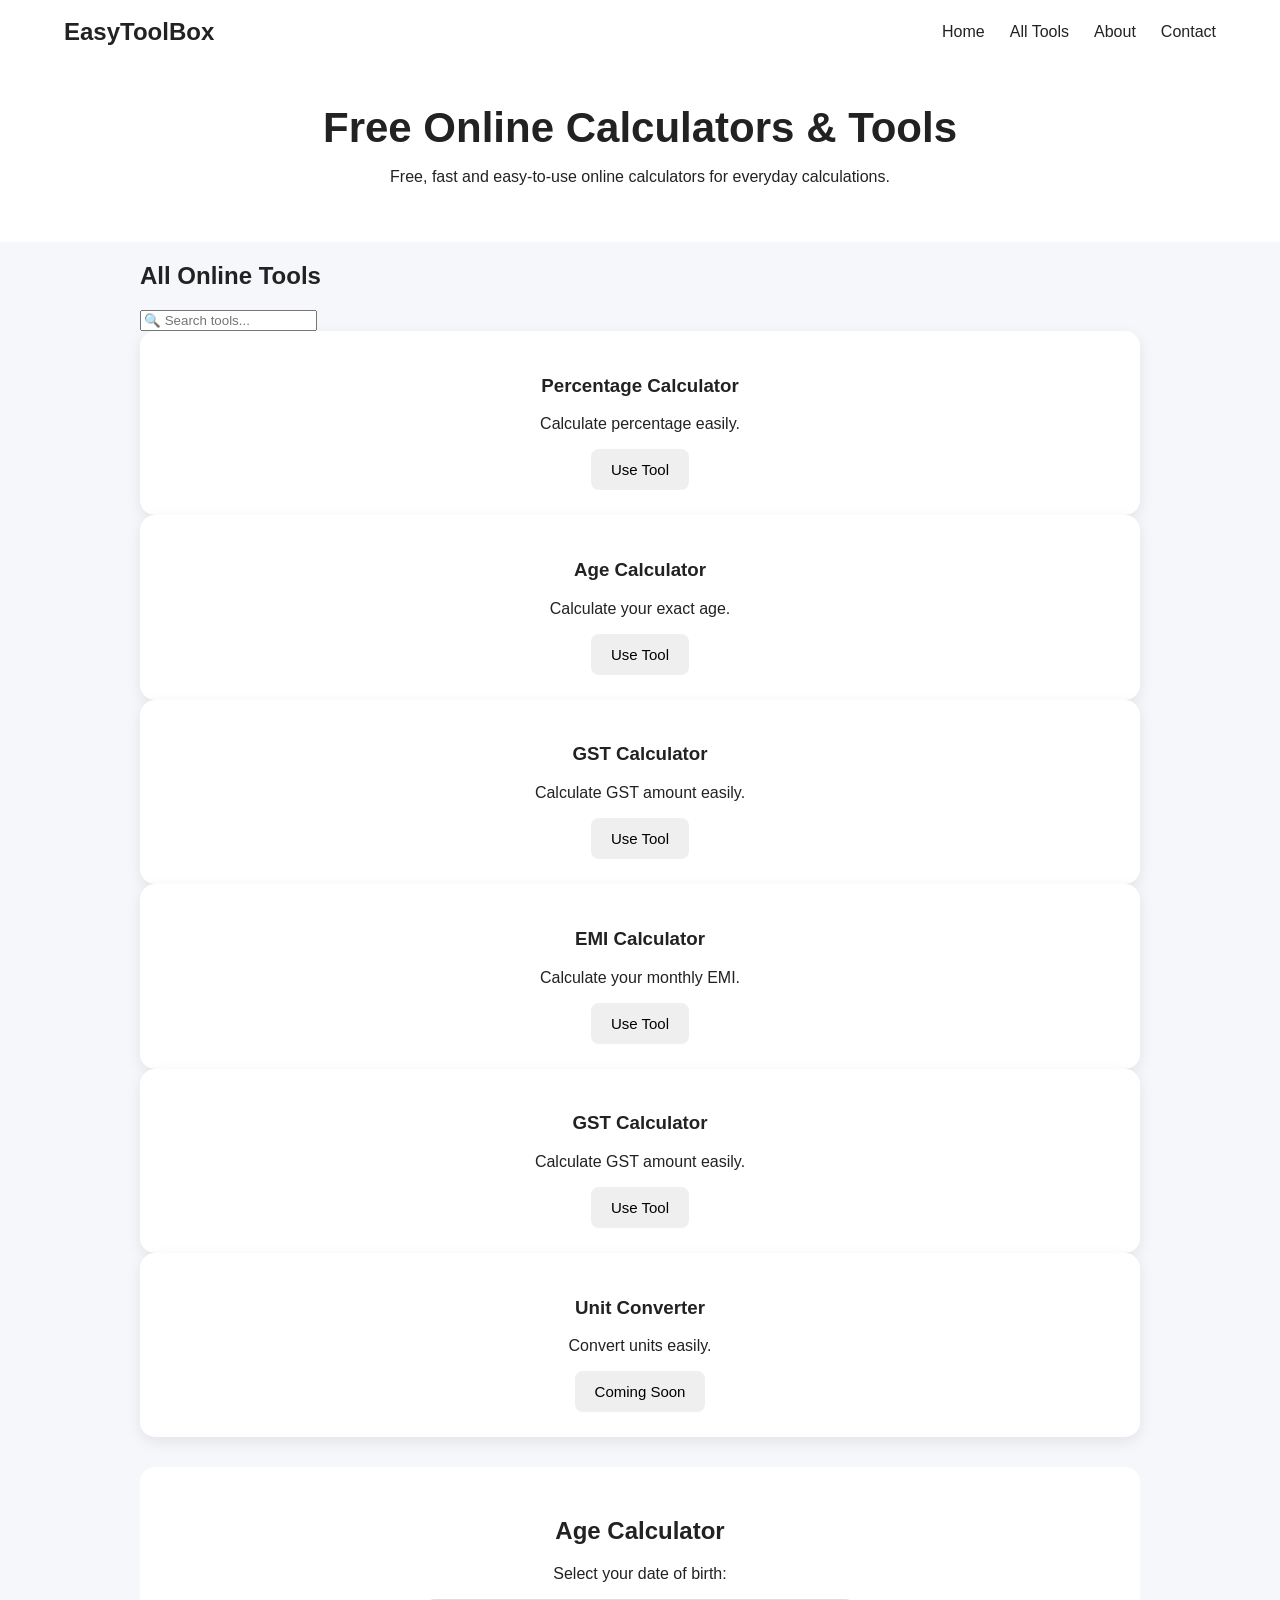
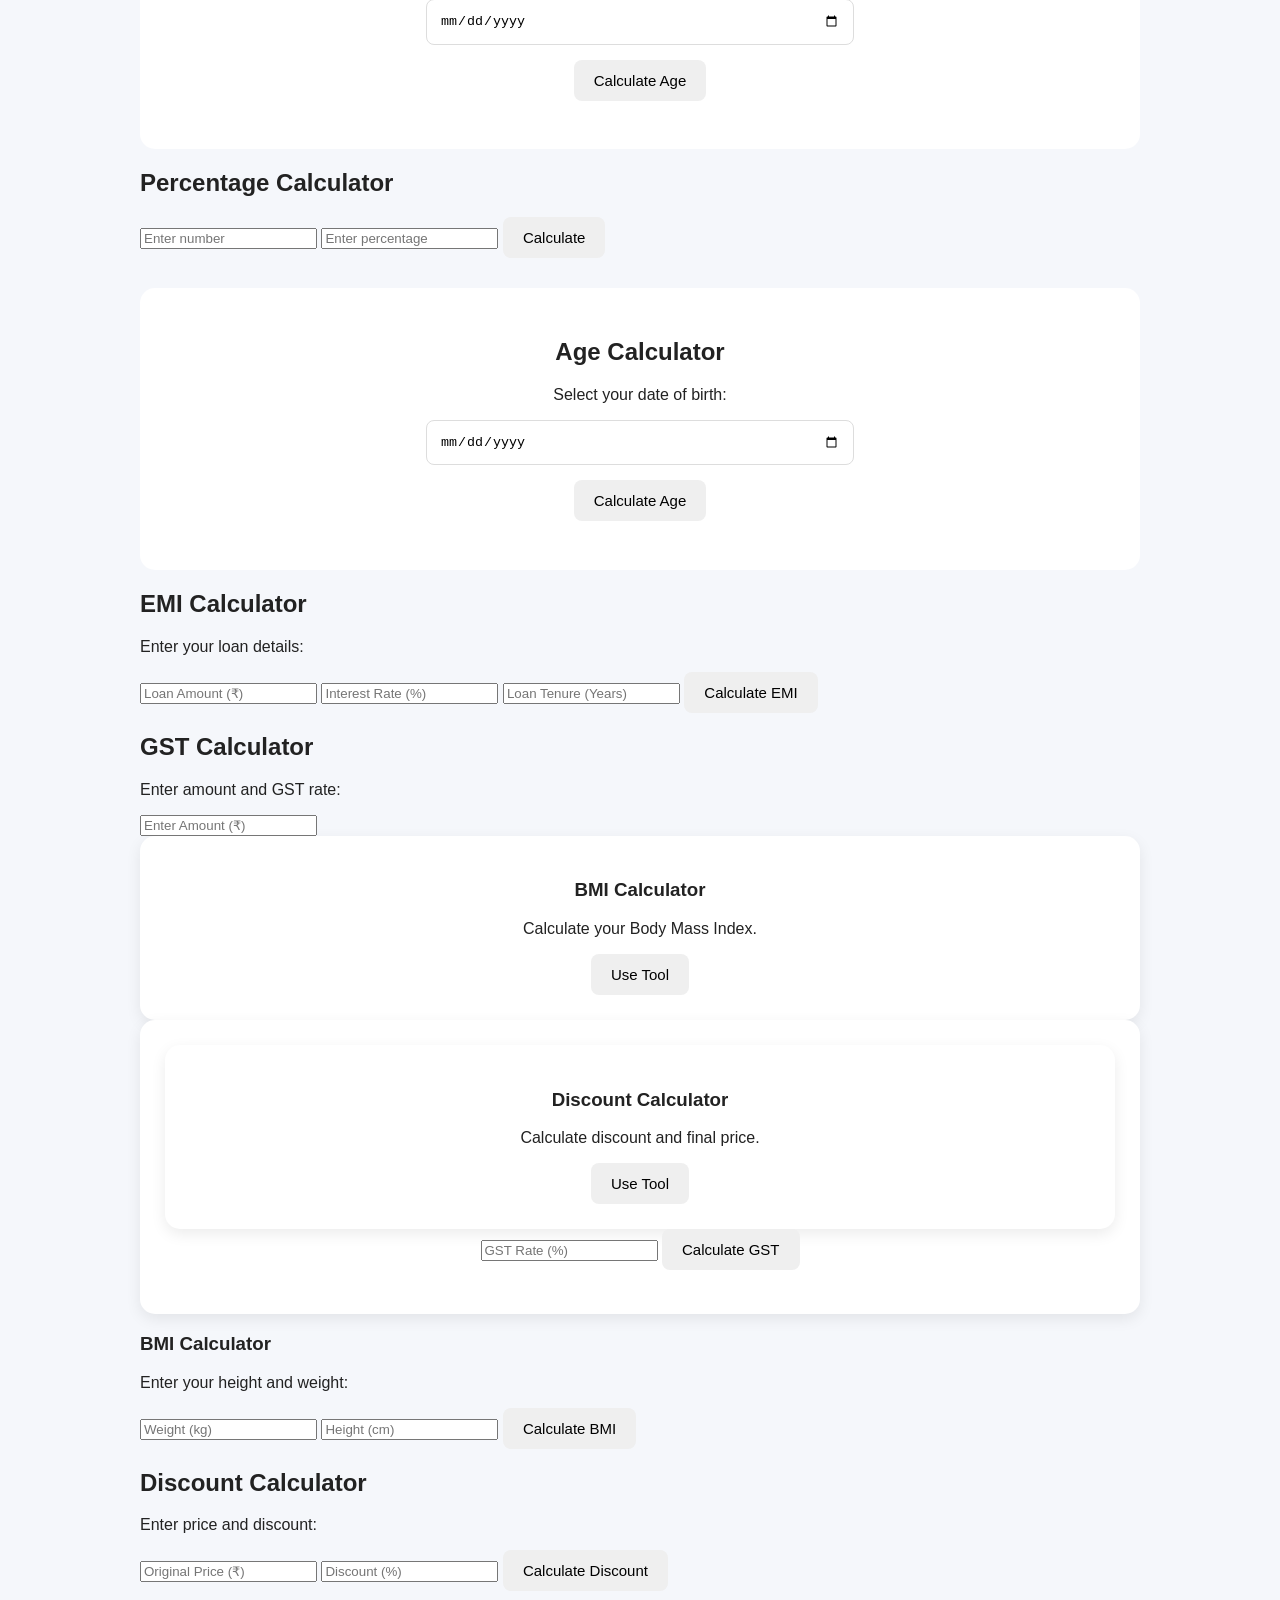
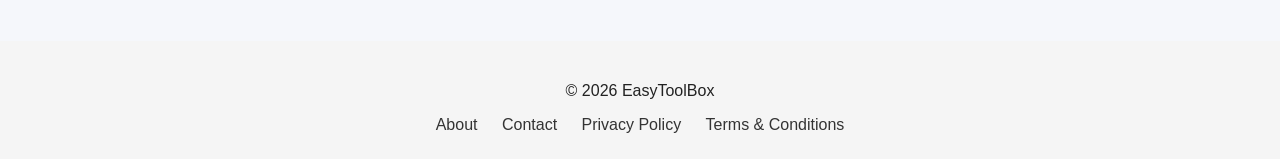
==== index.html @ 8afb9331 "Improve homepage headings" ====
<!DOCTYPE html>
<html lang="en">

<head>
    <meta charset="UTF-8">
    <meta name="viewport" content="width=device-width, initial-scale=1.0">
<title>EasyToolBox - Free Online Calculators & Online Tools</title>

<meta name="description" content="EasyToolBox offers free online calculators including Age, BMI, EMI, GST, Percentage and Discount Calculators. Simple, fast and easy to use.">

<meta name="keywords" content="online calculators, free online tools, age calculator, BMI calculator, EMI calculator, GST calculator, percentage calculator, discount calculator">

<meta name="robots" content="index, follow">

<link rel="canonical" href="https://rahulkumar661.github.io/easytoolbox/">

<link rel="stylesheet" href="style.css">
   
</head>

<body>
<nav class="navbar">

    <div class="nav-logo">
        EasyToolBox
    </div>

    <div class="nav-links">
        <a href="index.html">Home</a>
        <a href="#tools">All Tools</a>
        <a href="about.html">About</a>
        <a href="contact.html">Contact</a>
    </div>

</nav>
    <header>
    <h1>Free Online Calculators & Tools</h1>
       <p>Free, fast and easy-to-use online calculators for everyday calculations.</p>
    </header>


    <main class="container">

        <h2>All Online Tools</h2>
<input
    type="text"
    id="searchBox"
    placeholder="🔍 Search tools..."
    onkeyup="searchTools()"
>

        <div class="tools" id="tools"></div><div class="tool-card">
    <h3>Percentage Calculator</h3>

    <p>Calculate percentage easily.</p>

    <a href="percentage-calculator.html">
        <button>
            Use Tool
        </button>
    </a>
</div>
        
<div class="tool-card">
    <h3>Age Calculator</h3>

    <p>Calculate your exact age.</p>

    <a href="age-calculator.html">
        <button>Use Tool</button>
    </a>
</div>
          

<div class="tool-card">
    <h3>GST Calculator</h3>

    <p>Calculate GST amount easily.</p>

    <a href="gst-calculator.html">
        <button>
            Use Tool
        </button>
    </a>
</div>
            

 <div class="tool-card">
    <h3>EMI Calculator</h3>

    <p>Calculate your monthly EMI.</p>

    <a href="emi-calculator.html">
        <button>
            Use Tool
        </button>
    </a>
</div>          
<div class="tool-card">
    <h3>GST Calculator</h3>

    <p>Calculate GST amount easily.</p>

    <button onclick="showGSTCalculator()">
        Use Tool
    </button>
</div>

            <div class="tool-card">
                <h3>Unit Converter</h3>

                <p>Convert units easily.</p>

                <button>
                    Coming Soon
                </button>
            </div>

        </div>


        <section id="percentageTool">
<section id="ageTool">

    <h2>Age Calculator</h2>

    <p>Select your date of birth:</p>

    <input
        type="date"
        id="dateOfBirth"
    >

    <button onclick="calculateAge()">
        Calculate Age
    </button>

    <h3 id="ageResult"></h3>

</section>
            <h2>Percentage Calculator</h2>

            <input
                type="number"
                id="number"
                placeholder="Enter number"
            >

            <input
                type="number"
                id="percentage"
                placeholder="Enter percentage"
            >

            <button onclick="calculatePercentage()">
                Calculate
            </button>

            <h3 id="result"></h3>

        </section>
<section id="ageTool">

    <h2>Age Calculator</h2>

    <p>Select your date of birth:</p>

    <input type="date" id="dateOfBirth">

    <button onclick="calculateAge()">
        Calculate Age
    </button>

    <h3 id="ageResult"></h3>

</section><section id="emiTool">

    <h2>EMI Calculator</h2>

    <p>Enter your loan details:</p>

    <input
        type="number"
        id="loanAmount"
        placeholder="Loan Amount (₹)"
    >

    <input
        type="number"
        id="interestRate"
        placeholder="Interest Rate (%)"
    >

    <input
        type="number"
        id="loanTenure"
        placeholder="Loan Tenure (Years)"
    >

    <button onclick="calculateEMI()">
        Calculate EMI
    </button>

    <h3 id="emiResult"></h3>

    <p id="totalInterest"></p>

    <p id="totalPayment"></p>

</section>
 <section id="gstTool">

    <h2>GST Calculator</h2>

    <p>Enter amount and GST rate:</p>

    <input
        type="number"
        id="gstAmount"
        placeholder="Enter Amount (₹)"
    >
<div class="tool-card">
    <h3>BMI Calculator</h3>

    <p>Calculate your Body Mass Index.</p>
<a href="bmi-calculator.html">
    <button>
        Use Tool
    </button>
</a>
</div><div class="tool-card">

   <div class="tool-card">

    <h3>Discount Calculator</h3>

    <p>Calculate discount and final price.</p>

    <a href="discount-calculator.html">
        <button>
            Use Tool
        </button>
    </a>

</div>
    <input
        type="number"
        id="gstRate"
        placeholder="GST Rate (%)"
    >

    <button onclick="calculateGST()">
        Calculate GST
    </button>

    <h3 id="gstResult"></h3>

    <p id="gstTotal"></p>

</section> <section id="bmiTool">

   <h3>BMI Calculator</h3>

    <p>Enter your height and weight:</p>

    <input
        type="number"
        id="weight"
        placeholder="Weight (kg)"
    >

    <input
        type="number"
        id="height"
        placeholder="Height (cm)"
    >

    <button onclick="calculateBMI()">
        Calculate BMI
    </button>

    <h3 id="bmiResult"></h3>

    <p id="bmiCategory"></p>
<section id="discountTool">

    <h2>Discount Calculator</h2>

    <p>Enter price and discount:</p>

    <input
        type="number"
        id="originalPrice"
        placeholder="Original Price (₹)"
    >

    <input
        type="number"
        id="discountPercent"
        placeholder="Discount (%)"
    >

    <button onclick="calculateDiscount()">
        Calculate Discount
    </button>

    <h3 id="discountResult"></h3>

    <p id="finalPrice"></p>

</section>
</section>  </main>


   <footer>

    <p>© 2026 EasyToolBox</p>

    <div class="footer-links">

        <a href="about.html">About</a>

        <a href="contact.html">Contact</a>

        <a href="privacy.html">Privacy Policy</a>

        <a href="terms.html">Terms & Conditions</a>

    </div>

</footer>

    <script src="script.js"></script>

</body>

</html>
---- style.css ----
body {
    margin: 0;
    font-family: Arial, sans-serif;
    background: #f5f7fb;
    color: #222;
}

header {
    background: white;
    text-align: center;
    padding: 40px 20px;
}

h1 {
    font-size: 42px;
    margin: 0;
}

.container {
    width: 90%;
    max-width: 1000px;
    margin: auto;
}

.tools {
    display: grid;
    grid-template-columns: repeat(auto-fit, minmax(220px, 1fr));
    gap: 20px;
}

.tool-card {
    background: white;
    padding: 25px;
    border-radius: 15px;
    text-align: center;
    box-shadow: 0 5px 15px rgba(0,0,0,0.08);
}

button {
    padding: 12px 20px;
    border: none;
    border-radius: 8px;
    cursor: pointer;
    font-size: 15px;
}

footer {
    text-align: center;
    padding: 30px;
}#ageTool {
    background: white;
    padding: 30px;
    margin-top: 30px;
    border-radius: 15px;
    text-align: center;
}

#ageTool input {
    display: block;
    width: 90%;
    max-width: 400px;
    margin: 15px auto;
    padding: 13px;
    border: 1px solid #ddd;
    border-radius: 8px;
}.navbar {
    background: white;
    display: flex;
    justify-content: space-between;
    align-items: center;
    padding: 18px 5%;
    box-shadow: 0 2px 10px rgba(0,0,0,0.08);
}

.nav-logo {
    font-size: 24px;
    font-weight: bold;
}

.nav-links {
    display: flex;
    gap: 25px;
}

.nav-links a {
    text-decoration: none;
    color: #222;
    font-weight: 500;
}

.nav-links a:hover {
    text-decoration: underline;
}@media (max-width: 600px) {

    .navbar {
        flex-direction: column;
        gap: 15px;
        padding: 15px;
    }

    .nav-links {
        flex-wrap: wrap;
        justify-content: center;
        gap: 15px;
    }

    h1 {
        font-size: 32px;
    }

    .container {
        width: 92%;
    }

    .tools {
        grid-template-columns: 1fr;
    }

    .tool-card {
        padding: 20px;
    }

    input,
    textarea {
        width: 90%;
        max-width: 100%;
    }

}footer {
    margin-top: 50px;
    padding: 25px;
    text-align: center;
    background: #f5f5f5;
}

.footer-links {
    margin-top: 12px;
}

.footer-links a {
    text-decoration: none;
    margin: 0 10px;
    color: #333;
}

.footer-links a:hover {
    text-decoration: underline;
}
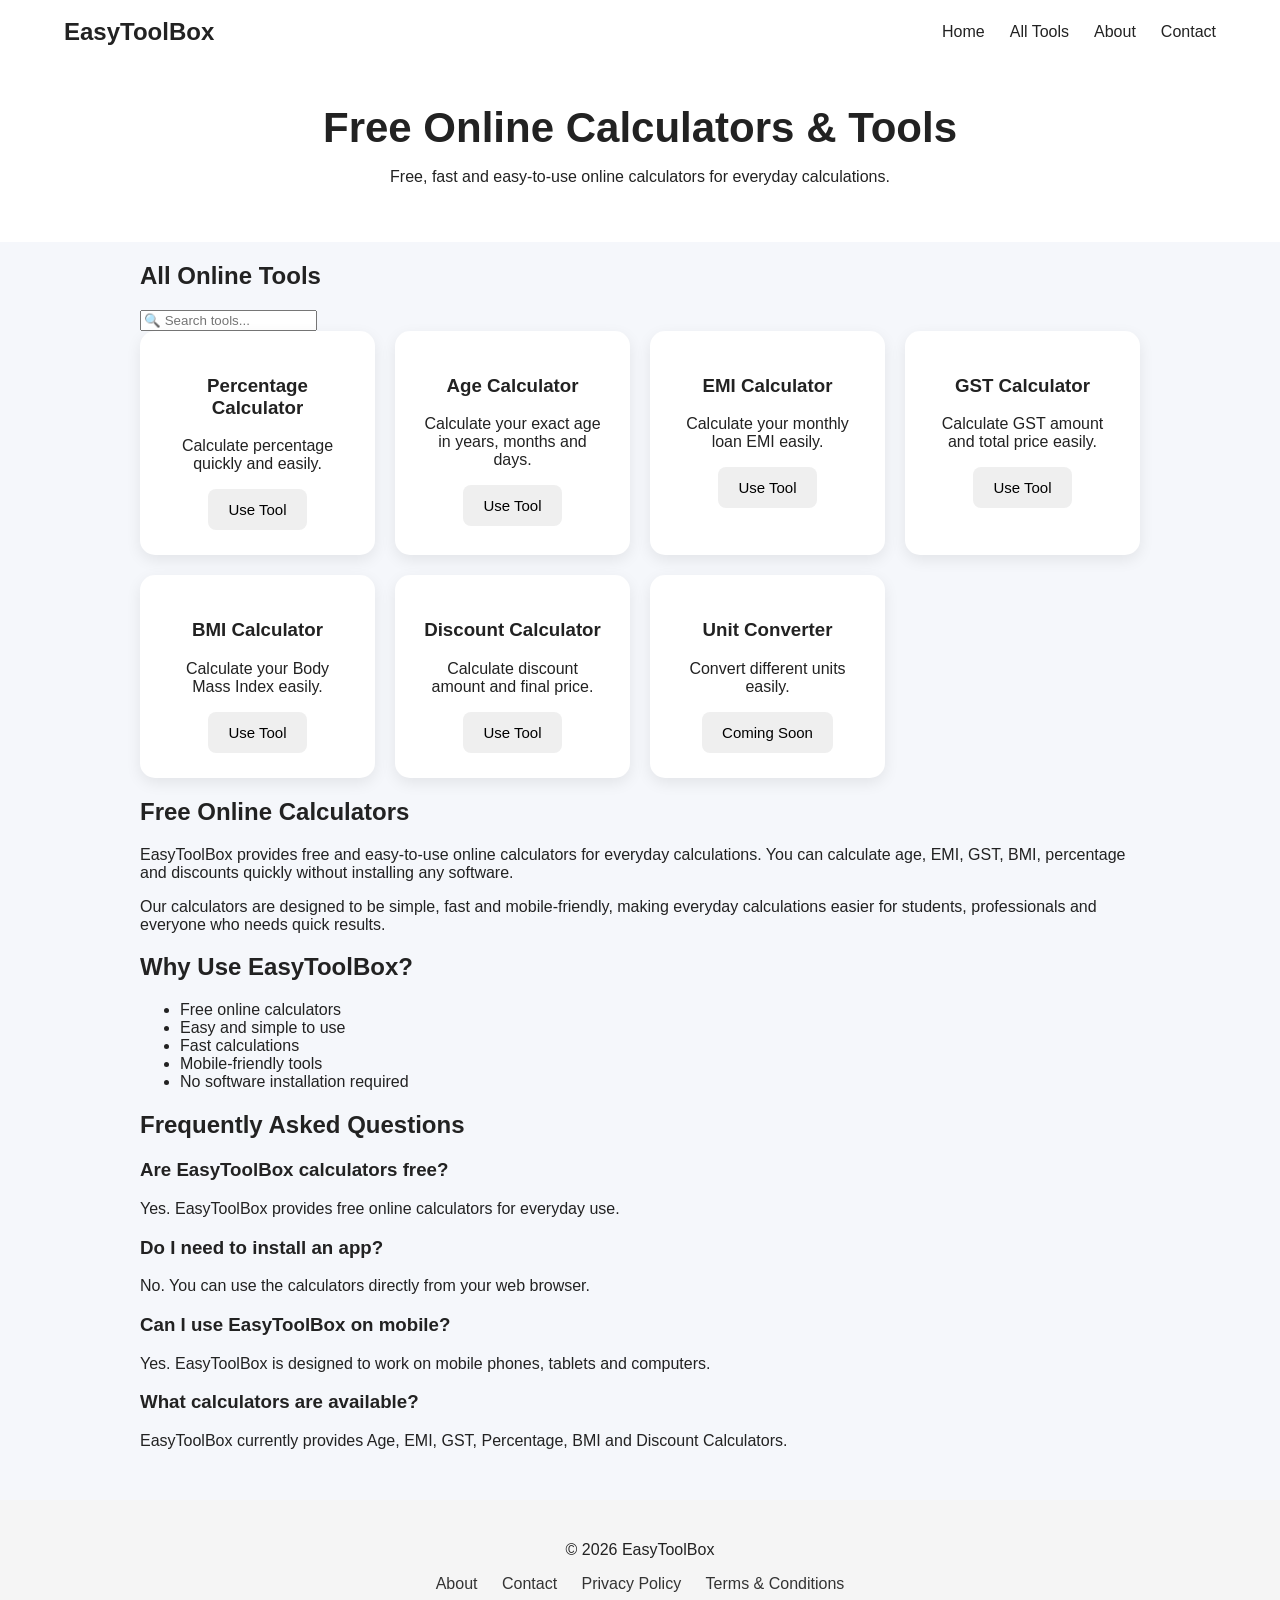
==== commit 24ac144b: "Clean homepage and add SEO content Updated the HTML structure and content for EasyToolBox, enhancing" ====
--- a/index.html
+++ b/index.html
@@ -4,21 +4,22 @@
 <head>
     <meta charset="UTF-8">
     <meta name="viewport" content="width=device-width, initial-scale=1.0">
-<title>EasyToolBox - Free Online Calculators & Online Tools</title>
-
-<meta name="description" content="EasyToolBox offers free online calculators including Age, BMI, EMI, GST, Percentage and Discount Calculators. Simple, fast and easy to use.">
-
-<meta name="keywords" content="online calculators, free online tools, age calculator, BMI calculator, EMI calculator, GST calculator, percentage calculator, discount calculator">
-
-<meta name="robots" content="index, follow">
-
-<link rel="canonical" href="https://rahulkumar661.github.io/easytoolbox/">
-
-<link rel="stylesheet" href="style.css">
-   
+
+    <title>EasyToolBox - Free Online Calculators & Tools</title>
+
+    <meta name="description" content="EasyToolBox offers free online calculators including Age, BMI, EMI, GST, Percentage and Discount Calculators. Simple, fast and easy to use.">
+
+    <meta name="keywords" content="online calculators, free online tools, age calculator, BMI calculator, EMI calculator, GST calculator, percentage calculator, discount calculator">
+
+    <meta name="robots" content="index, follow">
+
+    <link rel="canonical" href="https://rahulkumar661.github.io/easytoolbox/">
+
+    <link rel="stylesheet" href="style.css">
 </head>
 
 <body>
+
 <nav class="navbar">
 
     <div class="nav-logo">
@@ -33,286 +34,206 @@
     </div>
 
 </nav>
-    <header>
+
+
+<header>
+
     <h1>Free Online Calculators & Tools</h1>
-       <p>Free, fast and easy-to-use online calculators for everyday calculations.</p>
-    </header>
-
-
-    <main class="container">
-
-        <h2>All Online Tools</h2>
-<input
-    type="text"
-    id="searchBox"
-    placeholder="🔍 Search tools..."
-    onkeyup="searchTools()"
->
-
-        <div class="tools" id="tools"></div><div class="tool-card">
-    <h3>Percentage Calculator</h3>
-
-    <p>Calculate percentage easily.</p>
-
-    <a href="percentage-calculator.html">
-        <button>
-            Use Tool
-        </button>
-    </a>
-</div>
-        
-<div class="tool-card">
-    <h3>Age Calculator</h3>
-
-    <p>Calculate your exact age.</p>
-
-    <a href="age-calculator.html">
-        <button>Use Tool</button>
-    </a>
-</div>
-          
-
-<div class="tool-card">
-    <h3>GST Calculator</h3>
-
-    <p>Calculate GST amount easily.</p>
-
-    <a href="gst-calculator.html">
-        <button>
-            Use Tool
-        </button>
-    </a>
-</div>
-            
-
- <div class="tool-card">
-    <h3>EMI Calculator</h3>
-
-    <p>Calculate your monthly EMI.</p>
-
-    <a href="emi-calculator.html">
-        <button>
-            Use Tool
-        </button>
-    </a>
-</div>          
-<div class="tool-card">
-    <h3>GST Calculator</h3>
-
-    <p>Calculate GST amount easily.</p>
-
-    <button onclick="showGSTCalculator()">
-        Use Tool
-    </button>
-</div>
-
-            <div class="tool-card">
-                <h3>Unit Converter</h3>
-
-                <p>Convert units easily.</p>
-
-                <button>
-                    Coming Soon
-                </button>
-            </div>
-
-        </div>
-
-
-        <section id="percentageTool">
-<section id="ageTool">
-
-    <h2>Age Calculator</h2>
-
-    <p>Select your date of birth:</p>
+
+    <p>
+        Free, fast and easy-to-use online calculators for everyday calculations.
+    </p>
+
+</header>
+
+
+<main class="container">
+
+    <h2>All Online Tools</h2>
 
     <input
-        type="date"
-        id="dateOfBirth"
+        type="text"
+        id="searchBox"
+        placeholder="🔍 Search tools..."
+        onkeyup="searchTools()"
     >
 
-    <button onclick="calculateAge()">
-        Calculate Age
-    </button>
-
-    <h3 id="ageResult"></h3>
-
-</section>
-            <h2>Percentage Calculator</h2>
-
-            <input
-                type="number"
-                id="number"
-                placeholder="Enter number"
-            >
-
-            <input
-                type="number"
-                id="percentage"
-                placeholder="Enter percentage"
-            >
-
-            <button onclick="calculatePercentage()">
-                Calculate
+
+    <div class="tools" id="tools">
+
+        <div class="tool-card">
+
+            <h3>Percentage Calculator</h3>
+
+            <p>Calculate percentage quickly and easily.</p>
+
+            <a href="percentage-calculator.html">
+                <button>Use Tool</button>
+            </a>
+
+        </div>
+
+
+        <div class="tool-card">
+
+            <h3>Age Calculator</h3>
+
+            <p>Calculate your exact age in years, months and days.</p>
+
+            <a href="age-calculator.html">
+                <button>Use Tool</button>
+            </a>
+
+        </div>
+
+
+        <div class="tool-card">
+
+            <h3>EMI Calculator</h3>
+
+            <p>Calculate your monthly loan EMI easily.</p>
+
+            <a href="emi-calculator.html">
+                <button>Use Tool</button>
+            </a>
+
+        </div>
+
+
+        <div class="tool-card">
+
+            <h3>GST Calculator</h3>
+
+            <p>Calculate GST amount and total price easily.</p>
+
+            <a href="gst-calculator.html">
+                <button>Use Tool</button>
+            </a>
+
+        </div>
+
+
+        <div class="tool-card">
+
+            <h3>BMI Calculator</h3>
+
+            <p>Calculate your Body Mass Index easily.</p>
+
+            <a href="bmi-calculator.html">
+                <button>Use Tool</button>
+            </a>
+
+        </div>
+
+
+        <div class="tool-card">
+
+            <h3>Discount Calculator</h3>
+
+            <p>Calculate discount amount and final price.</p>
+
+            <a href="discount-calculator.html">
+                <button>Use Tool</button>
+            </a>
+
+        </div>
+
+
+        <div class="tool-card">
+
+            <h3>Unit Converter</h3>
+
+            <p>Convert different units easily.</p>
+
+            <button>
+                Coming Soon
             </button>
 
-            <h3 id="result"></h3>
-
-        </section>
-<section id="ageTool">
-
-    <h2>Age Calculator</h2>
-
-    <p>Select your date of birth:</p>
-
-    <input type="date" id="dateOfBirth">
-
-    <button onclick="calculateAge()">
-        Calculate Age
-    </button>
-
-    <h3 id="ageResult"></h3>
-
-</section><section id="emiTool">
-
-    <h2>EMI Calculator</h2>
-
-    <p>Enter your loan details:</p>
-
-    <input
-        type="number"
-        id="loanAmount"
-        placeholder="Loan Amount (₹)"
-    >
-
-    <input
-        type="number"
-        id="interestRate"
-        placeholder="Interest Rate (%)"
-    >
-
-    <input
-        type="number"
-        id="loanTenure"
-        placeholder="Loan Tenure (Years)"
-    >
-
-    <button onclick="calculateEMI()">
-        Calculate EMI
-    </button>
-
-    <h3 id="emiResult"></h3>
-
-    <p id="totalInterest"></p>
-
-    <p id="totalPayment"></p>
-
-</section>
- <section id="gstTool">
-
-    <h2>GST Calculator</h2>
-
-    <p>Enter amount and GST rate:</p>
-
-    <input
-        type="number"
-        id="gstAmount"
-        placeholder="Enter Amount (₹)"
-    >
-<div class="tool-card">
-    <h3>BMI Calculator</h3>
-
-    <p>Calculate your Body Mass Index.</p>
-<a href="bmi-calculator.html">
-    <button>
-        Use Tool
-    </button>
-</a>
-</div><div class="tool-card">
-
-   <div class="tool-card">
-
-    <h3>Discount Calculator</h3>
-
-    <p>Calculate discount and final price.</p>
-
-    <a href="discount-calculator.html">
-        <button>
-            Use Tool
-        </button>
-    </a>
-
-</div>
-    <input
-        type="number"
-        id="gstRate"
-        placeholder="GST Rate (%)"
-    >
-
-    <button onclick="calculateGST()">
-        Calculate GST
-    </button>
-
-    <h3 id="gstResult"></h3>
-
-    <p id="gstTotal"></p>
-
-</section> <section id="bmiTool">
-
-   <h3>BMI Calculator</h3>
-
-    <p>Enter your height and weight:</p>
-
-    <input
-        type="number"
-        id="weight"
-        placeholder="Weight (kg)"
-    >
-
-    <input
-        type="number"
-        id="height"
-        placeholder="Height (cm)"
-    >
-
-    <button onclick="calculateBMI()">
-        Calculate BMI
-    </button>
-
-    <h3 id="bmiResult"></h3>
-
-    <p id="bmiCategory"></p>
-<section id="discountTool">
-
-    <h2>Discount Calculator</h2>
-
-    <p>Enter price and discount:</p>
-
-    <input
-        type="number"
-        id="originalPrice"
-        placeholder="Original Price (₹)"
-    >
-
-    <input
-        type="number"
-        id="discountPercent"
-        placeholder="Discount (%)"
-    >
-
-    <button onclick="calculateDiscount()">
-        Calculate Discount
-    </button>
-
-    <h3 id="discountResult"></h3>
-
-    <p id="finalPrice"></p>
-
-</section>
-</section>  </main>
-
-
-   <footer>
+        </div>
+
+    </div>
+
+
+    <section class="content-section">
+
+        <h2>Free Online Calculators</h2>
+
+        <p>
+            EasyToolBox provides free and easy-to-use online calculators
+            for everyday calculations. You can calculate age, EMI, GST,
+            BMI, percentage and discounts quickly without installing any software.
+        </p>
+
+        <p>
+            Our calculators are designed to be simple, fast and mobile-friendly,
+            making everyday calculations easier for students, professionals
+            and everyone who needs quick results.
+        </p>
+
+    </section>
+
+
+    <section class="content-section">
+
+        <h2>Why Use EasyToolBox?</h2>
+
+        <ul>
+
+            <li>Free online calculators</li>
+
+            <li>Easy and simple to use</li>
+
+            <li>Fast calculations</li>
+
+            <li>Mobile-friendly tools</li>
+
+            <li>No software installation required</li>
+
+        </ul>
+
+    </section>
+
+
+    <section class="content-section">
+
+        <h2>Frequently Asked Questions</h2>
+
+
+        <h3>Are EasyToolBox calculators free?</h3>
+
+        <p>
+            Yes. EasyToolBox provides free online calculators for everyday use.
+        </p>
+
+
+        <h3>Do I need to install an app?</h3>
+
+        <p>
+            No. You can use the calculators directly from your web browser.
+        </p>
+
+
+        <h3>Can I use EasyToolBox on mobile?</h3>
+
+        <p>
+            Yes. EasyToolBox is designed to work on mobile phones,
+            tablets and computers.
+        </p>
+
+
+        <h3>What calculators are available?</h3>
+
+        <p>
+            EasyToolBox currently provides Age, EMI, GST, Percentage,
+            BMI and Discount Calculators.
+        </p>
+
+    </section>
+
+</main>
+
+
+<footer>
 
     <p>© 2026 EasyToolBox</p>
 
@@ -330,7 +251,8 @@
 
 </footer>
 
-    <script src="script.js"></script>
+
+<script src="script.js"></script>
 
 </body>
 
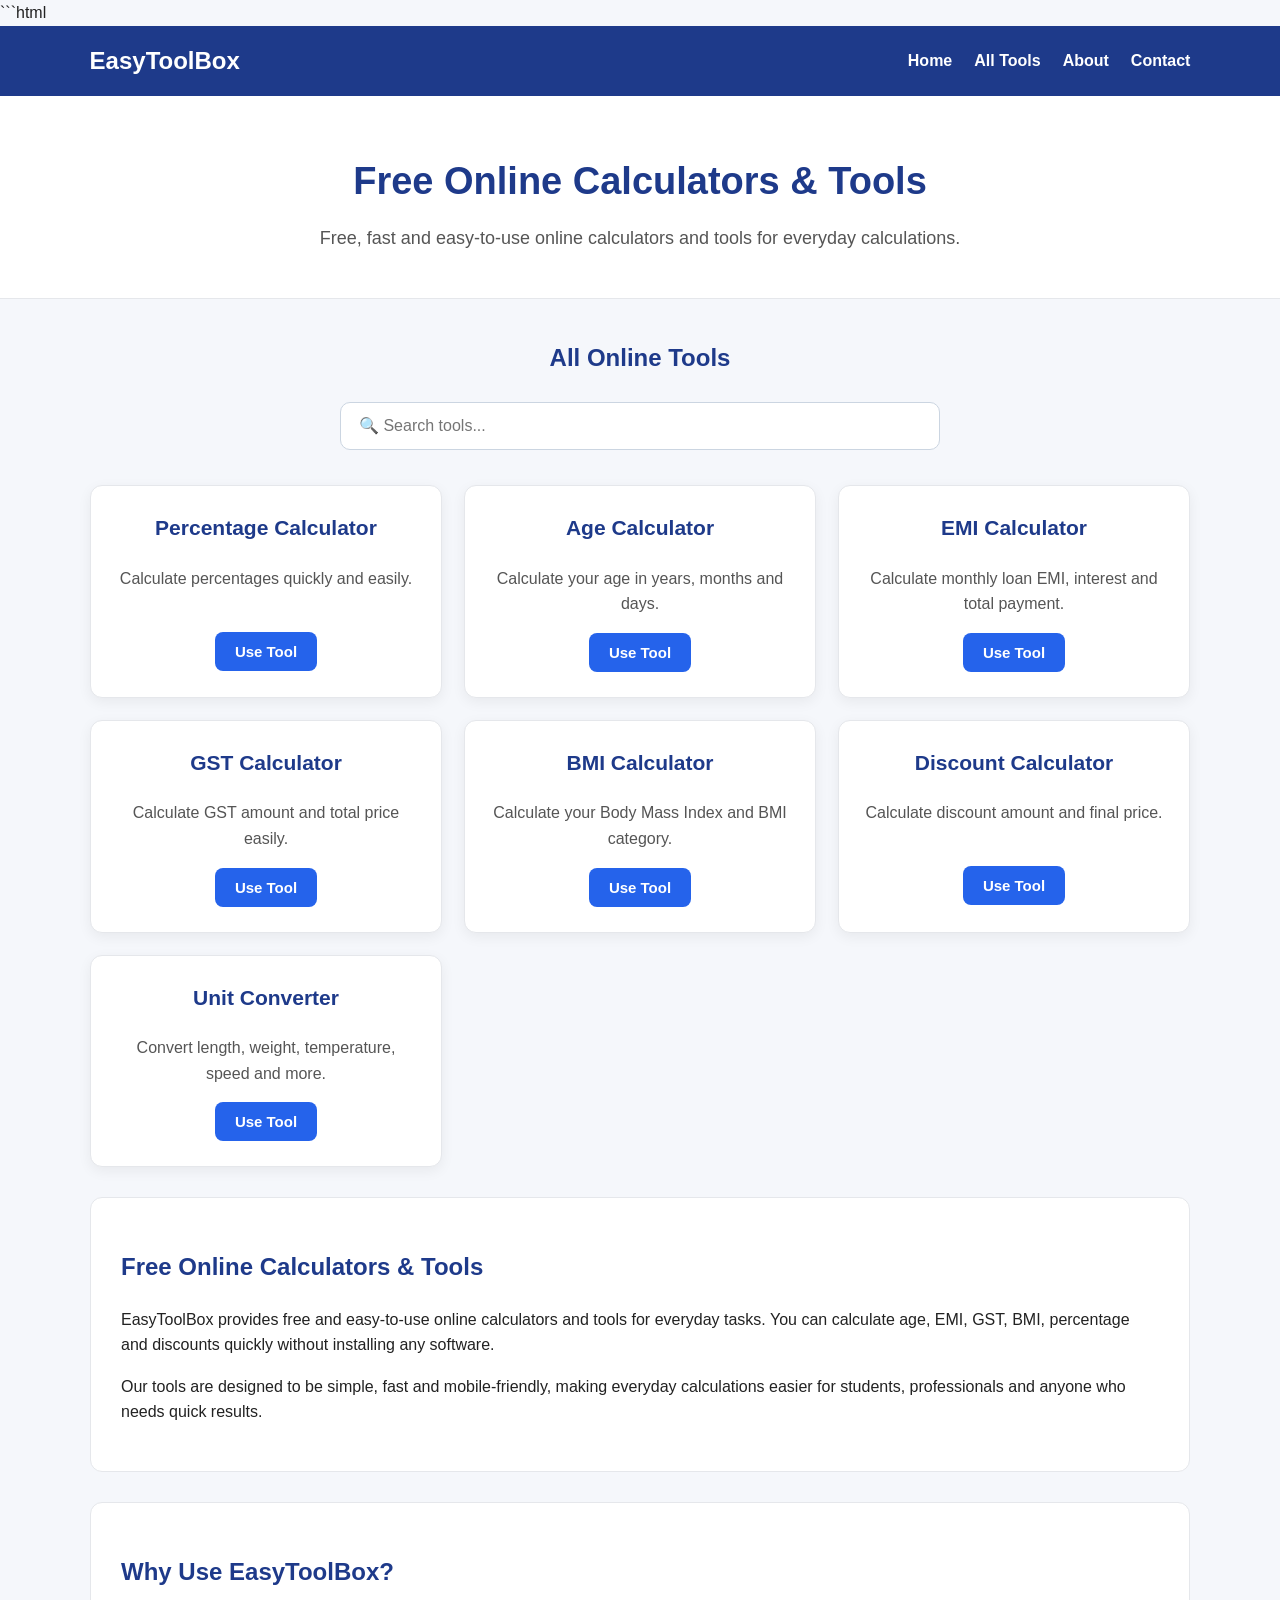
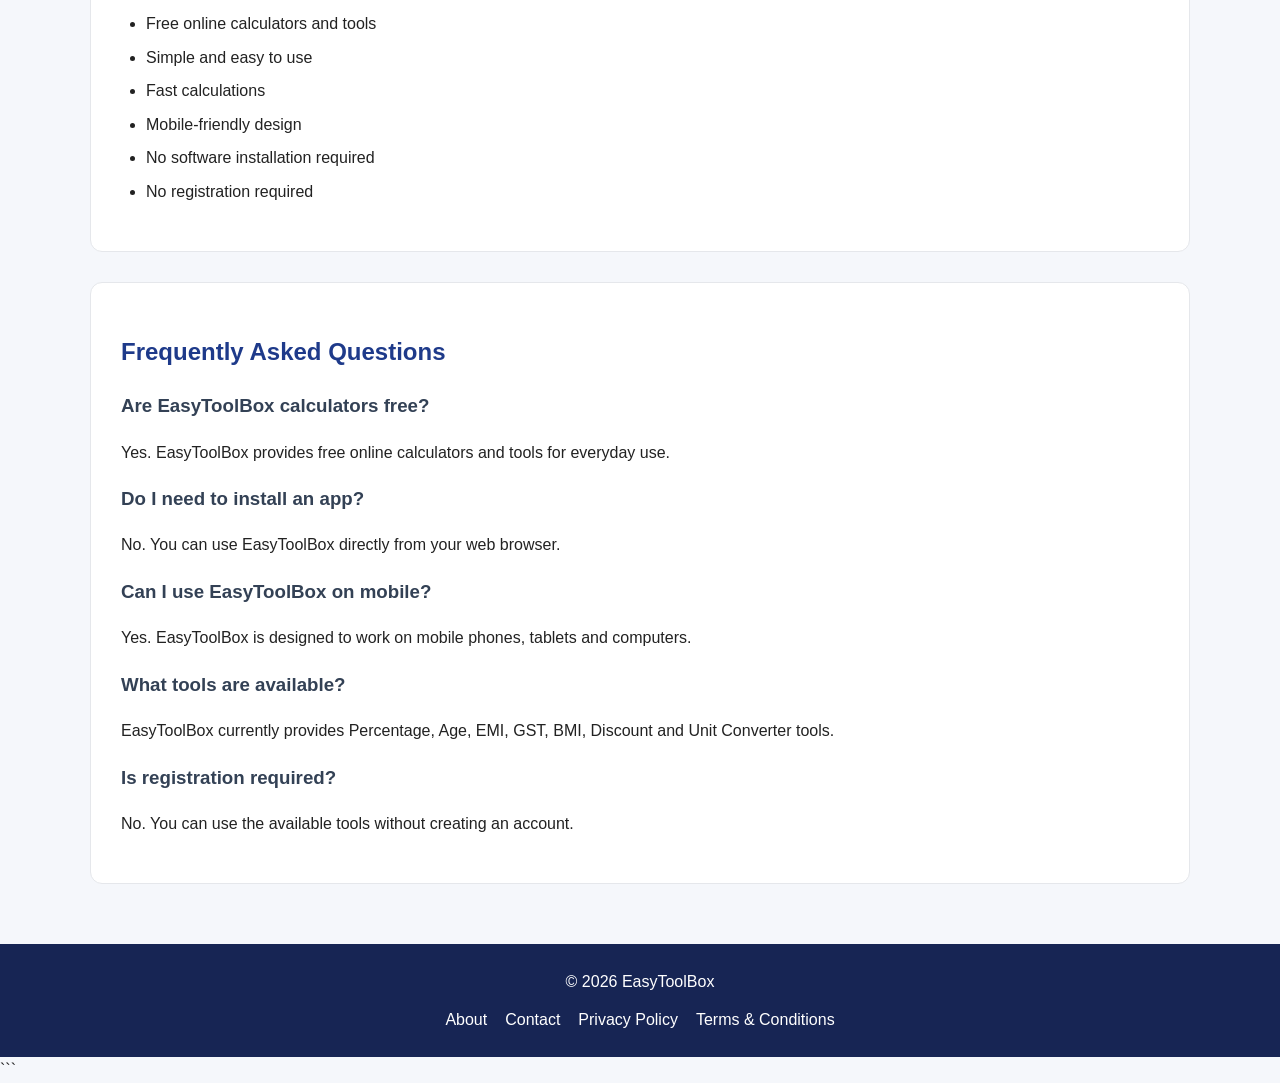
==== commit 524551aa: "Revise index.html with updated content and structure Updated the HTML structure and content of the i" ====
--- a/index.html
+++ b/index.html
@@ -1,3 +1,4 @@
+```html
 <!DOCTYPE html>
 <html lang="en">
 
@@ -7,15 +8,29 @@
 
     <title>EasyToolBox - Free Online Calculators & Tools</title>
 
-    <meta name="description" content="EasyToolBox offers free online calculators including Age, BMI, EMI, GST, Percentage and Discount Calculators. Simple, fast and easy to use.">
-
-    <meta name="keywords" content="online calculators, free online tools, age calculator, BMI calculator, EMI calculator, GST calculator, percentage calculator, discount calculator">
+    <meta name="description" content="EasyToolBox offers free online calculators and useful online tools including Age, BMI, EMI, GST, Percentage, Discount and Unit Converter. Simple, fast and free to use.">
+
+    <meta name="keywords" content="online calculators, free online tools, age calculator, BMI calculator, EMI calculator, GST calculator, percentage calculator, discount calculator, unit converter">
 
     <meta name="robots" content="index, follow">
 
     <link rel="canonical" href="https://rahulkumar661.github.io/easytoolbox/">
 
     <link rel="stylesheet" href="style.css">
+
+    <!-- Google Analytics -->
+    <script async src="https://www.googletagmanager.com/gtag/js?id=G-RJLNNYKJY7"></script>
+    <script>
+        window.dataLayer = window.dataLayer || [];
+
+        function gtag() {
+            dataLayer.push(arguments);
+        }
+
+        gtag('js', new Date());
+        gtag('config', 'G-RJLNNYKJY7');
+    </script>
+
 </head>
 
 <body>
@@ -41,7 +56,8 @@
     <h1>Free Online Calculators & Tools</h1>
 
     <p>
-        Free, fast and easy-to-use online calculators for everyday calculations.
+        Free, fast and easy-to-use online calculators and tools
+        for everyday calculations.
     </p>
 
 </header>
@@ -56,16 +72,22 @@
         id="searchBox"
         placeholder="🔍 Search tools..."
         onkeyup="searchTools()"
+        aria-label="Search online tools"
     >
 
 
     <div class="tools" id="tools">
 
+
+        <!-- Percentage Calculator -->
+
         <div class="tool-card">
 
             <h3>Percentage Calculator</h3>
 
-            <p>Calculate percentage quickly and easily.</p>
+            <p>
+                Calculate percentages quickly and easily.
+            </p>
 
             <a href="percentage-calculator.html">
                 <button>Use Tool</button>
@@ -74,11 +96,15 @@
         </div>
 
 
+        <!-- Age Calculator -->
+
         <div class="tool-card">
 
             <h3>Age Calculator</h3>
 
-            <p>Calculate your exact age in years, months and days.</p>
+            <p>
+                Calculate your age in years, months and days.
+            </p>
 
             <a href="age-calculator.html">
                 <button>Use Tool</button>
@@ -87,11 +113,15 @@
         </div>
 
 
+        <!-- EMI Calculator -->
+
         <div class="tool-card">
 
             <h3>EMI Calculator</h3>
 
-            <p>Calculate your monthly loan EMI easily.</p>
+            <p>
+                Calculate monthly loan EMI, interest and total payment.
+            </p>
 
             <a href="emi-calculator.html">
                 <button>Use Tool</button>
@@ -100,11 +130,15 @@
         </div>
 
 
+        <!-- GST Calculator -->
+
         <div class="tool-card">
 
             <h3>GST Calculator</h3>
 
-            <p>Calculate GST amount and total price easily.</p>
+            <p>
+                Calculate GST amount and total price easily.
+            </p>
 
             <a href="gst-calculator.html">
                 <button>Use Tool</button>
@@ -113,11 +147,15 @@
         </div>
 
 
+        <!-- BMI Calculator -->
+
         <div class="tool-card">
 
             <h3>BMI Calculator</h3>
 
-            <p>Calculate your Body Mass Index easily.</p>
+            <p>
+                Calculate your Body Mass Index and BMI category.
+            </p>
 
             <a href="bmi-calculator.html">
                 <button>Use Tool</button>
@@ -126,11 +164,15 @@
         </div>
 
 
+        <!-- Discount Calculator -->
+
         <div class="tool-card">
 
             <h3>Discount Calculator</h3>
 
-            <p>Calculate discount amount and final price.</p>
+            <p>
+                Calculate discount amount and final price.
+            </p>
 
             <a href="discount-calculator.html">
                 <button>Use Tool</button>
@@ -139,61 +181,75 @@
         </div>
 
 
+        <!-- Unit Converter -->
+
         <div class="tool-card">
 
             <h3>Unit Converter</h3>
 
-            <p>Convert different units easily.</p>
-
-            <button>
-                Coming Soon
-            </button>
-
-        </div>
+            <p>
+                Convert length, weight, temperature, speed and more.
+            </p>
+
+            <a href="unit-converter.html">
+                <button>Use Tool</button>
+            </a>
+
+        </div>
+
 
     </div>
 
 
+    <!-- About Tools Section -->
+
     <section class="content-section">
 
-        <h2>Free Online Calculators</h2>
+        <h2>Free Online Calculators & Tools</h2>
 
         <p>
             EasyToolBox provides free and easy-to-use online calculators
-            for everyday calculations. You can calculate age, EMI, GST,
-            BMI, percentage and discounts quickly without installing any software.
-        </p>
-
-        <p>
-            Our calculators are designed to be simple, fast and mobile-friendly,
+            and tools for everyday tasks. You can calculate age, EMI,
+            GST, BMI, percentage and discounts quickly without installing
+            any software.
+        </p>
+
+        <p>
+            Our tools are designed to be simple, fast and mobile-friendly,
             making everyday calculations easier for students, professionals
-            and everyone who needs quick results.
+            and anyone who needs quick results.
         </p>
 
     </section>
 
 
+    <!-- Why EasyToolBox -->
+
     <section class="content-section">
 
         <h2>Why Use EasyToolBox?</h2>
 
         <ul>
 
-            <li>Free online calculators</li>
-
-            <li>Easy and simple to use</li>
+            <li>Free online calculators and tools</li>
+
+            <li>Simple and easy to use</li>
 
             <li>Fast calculations</li>
 
-            <li>Mobile-friendly tools</li>
+            <li>Mobile-friendly design</li>
 
             <li>No software installation required</li>
 
+            <li>No registration required</li>
+
         </ul>
 
     </section>
 
 
+    <!-- FAQ -->
+
     <section class="content-section">
 
         <h2>Frequently Asked Questions</h2>
@@ -202,14 +258,15 @@
         <h3>Are EasyToolBox calculators free?</h3>
 
         <p>
-            Yes. EasyToolBox provides free online calculators for everyday use.
+            Yes. EasyToolBox provides free online calculators and tools
+            for everyday use.
         </p>
 
 
         <h3>Do I need to install an app?</h3>
 
         <p>
-            No. You can use the calculators directly from your web browser.
+            No. You can use EasyToolBox directly from your web browser.
         </p>
 
 
@@ -221,11 +278,18 @@
         </p>
 
 
-        <h3>What calculators are available?</h3>
-
-        <p>
-            EasyToolBox currently provides Age, EMI, GST, Percentage,
-            BMI and Discount Calculators.
+        <h3>What tools are available?</h3>
+
+        <p>
+            EasyToolBox currently provides Percentage, Age, EMI, GST,
+            BMI, Discount and Unit Converter tools.
+        </p>
+
+
+        <h3>Is registration required?</h3>
+
+        <p>
+            No. You can use the available tools without creating an account.
         </p>
 
     </section>
@@ -257,3 +321,4 @@
 </body>
 
 </html>
+```
--- a/style.css
+++ b/style.css
@@ -1,148 +1,369 @@
+* {
+  box-sizing: border-box;
+  }
+
+html {
+scroll-behavior: smooth;
+}
+
 body {
-    margin: 0;
-    font-family: Arial, sans-serif;
-    background: #f5f7fb;
-    color: #222;
-}
+margin: 0;
+font-family: Arial, Helvetica, sans-serif;
+background: #f5f7fb;
+color: #222;
+line-height: 1.6;
+}
+
+/* ===============================
+Navigation
+================================ */
+
+.navbar {
+background: #1e3a8a;
+color: white;
+display: flex;
+justify-content: space-between;
+align-items: center;
+padding: 16px 7%;
+gap: 20px;
+}
+
+.nav-logo {
+font-size: 24px;
+font-weight: bold;
+white-space: nowrap;
+}
+
+.nav-links {
+display: flex;
+align-items: center;
+gap: 22px;
+}
+
+.nav-links a {
+color: white;
+text-decoration: none;
+font-weight: 600;
+}
+
+.nav-links a:hover {
+text-decoration: underline;
+}
+
+/* ===============================
+Header
+================================ */
 
 header {
-    background: white;
-    text-align: center;
-    padding: 40px 20px;
-}
-
-h1 {
-    font-size: 42px;
-    margin: 0;
-}
+text-align: center;
+background: white;
+padding: 55px 20px 45px;
+border-bottom: 1px solid #e5e7eb;
+}
+
+header h1 {
+margin: 0 0 12px;
+font-size: 38px;
+color: #1e3a8a;
+}
+
+header p {
+margin: 0 auto;
+max-width: 700px;
+color: #555;
+font-size: 18px;
+}
+
+/* ===============================
+Main Container
+================================ */
 
 .container {
-    width: 90%;
-    max-width: 1000px;
-    margin: auto;
-}
+width: 90%;
+max-width: 1100px;
+margin: 40px auto;
+}
+
+.container > h2 {
+text-align: center;
+color: #1e3a8a;
+margin-bottom: 25px;
+}
+
+/* ===============================
+Search Box
+================================ */
+
+#searchBox {
+display: block;
+width: 100%;
+max-width: 600px;
+margin: 0 auto 35px;
+padding: 14px 18px;
+border: 1px solid #cbd5e1;
+border-radius: 10px;
+font-size: 16px;
+outline: none;
+background: white;
+}
+
+#searchBox:focus {
+border-color: #2563eb;
+}
+
+/* ===============================
+Tools
+================================ */
 
 .tools {
-    display: grid;
-    grid-template-columns: repeat(auto-fit, minmax(220px, 1fr));
-    gap: 20px;
+display: grid;
+grid-template-columns: repeat(3, 1fr);
+gap: 22px;
 }
 
 .tool-card {
-    background: white;
-    padding: 25px;
-    border-radius: 15px;
-    text-align: center;
-    box-shadow: 0 5px 15px rgba(0,0,0,0.08);
-}
+background: white;
+padding: 25px;
+border-radius: 12px;
+border: 1px solid #e5e7eb;
+box-shadow: 0 4px 14px rgba(0, 0, 0, 0.06);
+text-align: center;
+transition: transform 0.2s ease, box-shadow 0.2s ease;
+}
+
+.tool-card:hover {
+transform: translateY(-4px);
+box-shadow: 0 8px 20px rgba(0, 0, 0, 0.10);
+}
+
+.tool-card h3 {
+margin-top: 0;
+color: #1e3a8a;
+font-size: 21px;
+}
+
+.tool-card p {
+color: #555;
+min-height: 50px;
+}
+
+/* ===============================
+Buttons
+================================ */
 
 button {
-    padding: 12px 20px;
-    border: none;
-    border-radius: 8px;
-    cursor: pointer;
-    font-size: 15px;
-}
+background: #2563eb;
+color: white;
+border: none;
+border-radius: 8px;
+padding: 11px 20px;
+font-size: 15px;
+font-weight: 600;
+cursor: pointer;
+}
+
+button:hover {
+background: #1d4ed8;
+}
+
+a button {
+text-decoration: none;
+}
+
+/* ===============================
+Content Sections
+================================ */
+
+.content-section,
+.about-content {
+background: white;
+margin-top: 30px;
+padding: 30px;
+border-radius: 12px;
+border: 1px solid #e5e7eb;
+}
+
+.content-section h2,
+.about-content h1,
+.about-content h2 {
+color: #1e3a8a;
+}
+
+.content-section h3,
+.about-content h3 {
+color: #334155;
+}
+
+.content-section ul,
+.about-content ul {
+padding-left: 25px;
+}
+
+.content-section li,
+.about-content li {
+margin-bottom: 8px;
+}
+
+/* ===============================
+Calculator Pages
+================================ */
+
+.calculator-container {
+width: 90%;
+max-width: 600px;
+margin: 45px auto;
+background: white;
+padding: 30px;
+border-radius: 12px;
+border: 1px solid #e5e7eb;
+box-shadow: 0 5px 18px rgba(0, 0, 0, 0.07);
+}
+
+.calculator-container h1,
+.calculator-container h2 {
+text-align: center;
+color: #1e3a8a;
+}
+
+.calculator-container label {
+display: block;
+margin-top: 15px;
+margin-bottom: 6px;
+font-weight: 600;
+}
+
+.calculator-container input,
+.calculator-container select {
+width: 100%;
+padding: 12px;
+border: 1px solid #cbd5e1;
+border-radius: 7px;
+font-size: 16px;
+outline: none;
+}
+
+.calculator-container input:focus,
+.calculator-container select:focus {
+border-color: #2563eb;
+}
+
+.calculator-container button {
+display: block;
+margin: 22px auto 10px;
+}
+
+.result {
+margin-top: 20px;
+padding: 15px;
+background: #eff6ff;
+border-radius: 8px;
+text-align: center;
+font-weight: 600;
+}
+
+/* ===============================
+Footer
+================================ */
 
 footer {
-    text-align: center;
-    padding: 30px;
-}#ageTool {
-    background: white;
-    padding: 30px;
-    margin-top: 30px;
-    border-radius: 15px;
-    text-align: center;
-}
-
-#ageTool input {
-    display: block;
-    width: 90%;
-    max-width: 400px;
-    margin: 15px auto;
-    padding: 13px;
-    border: 1px solid #ddd;
-    border-radius: 8px;
-}.navbar {
-    background: white;
-    display: flex;
-    justify-content: space-between;
-    align-items: center;
-    padding: 18px 5%;
-    box-shadow: 0 2px 10px rgba(0,0,0,0.08);
-}
-
+margin-top: 60px;
+padding: 25px 20px;
+background: #172554;
+color: white;
+text-align: center;
+}
+
+footer p {
+margin: 0 0 12px;
+}
+
+.footer-links {
+display: flex;
+justify-content: center;
+flex-wrap: wrap;
+gap: 18px;
+}
+
+.footer-links a {
+color: white;
+text-decoration: none;
+}
+
+.footer-links a:hover {
+text-decoration: underline;
+}
+
+/* ===============================
+Mobile Responsive
+================================ */
+
+@media (max-width: 768px) {
+
+```
+.navbar {
+    flex-direction: column;
+    padding: 15px 20px;
+}
+
+.nav-links {
+    flex-wrap: wrap;
+    justify-content: center;
+    gap: 12px 18px;
+}
+
+header {
+    padding: 40px 18px;
+}
+
+header h1 {
+    font-size: 30px;
+}
+
+header p {
+    font-size: 16px;
+}
+
+.container {
+    width: 92%;
+    margin: 30px auto;
+}
+
+.tools {
+    grid-template-columns: 1fr;
+}
+
+.content-section,
+.about-content,
+.calculator-container {
+    padding: 22px;
+}
+```
+
+}
+
+@media (max-width: 480px) {
+
+```
 .nav-logo {
-    font-size: 24px;
-    font-weight: bold;
+    font-size: 22px;
 }
 
 .nav-links {
-    display: flex;
-    gap: 25px;
-}
-
-.nav-links a {
-    text-decoration: none;
-    color: #222;
-    font-weight: 500;
-}
-
-.nav-links a:hover {
-    text-decoration: underline;
-}@media (max-width: 600px) {
-
-    .navbar {
-        flex-direction: column;
-        gap: 15px;
-        padding: 15px;
-    }
-
-    .nav-links {
-        flex-wrap: wrap;
-        justify-content: center;
-        gap: 15px;
-    }
-
-    h1 {
-        font-size: 32px;
-    }
-
-    .container {
-        width: 92%;
-    }
-
-    .tools {
-        grid-template-columns: 1fr;
-    }
-
-    .tool-card {
-        padding: 20px;
-    }
-
-    input,
-    textarea {
-        width: 90%;
-        max-width: 100%;
-    }
-
-}footer {
-    margin-top: 50px;
-    padding: 25px;
-    text-align: center;
-    background: #f5f5f5;
-}
-
-.footer-links {
-    margin-top: 12px;
-}
-
-.footer-links a {
-    text-decoration: none;
-    margin: 0 10px;
-    color: #333;
-}
-
-.footer-links a:hover {
-    text-decoration: underline;
-}
+    font-size: 14px;
+}
+
+header h1 {
+    font-size: 26px;
+}
+
+.tool-card {
+    padding: 20px;
+}
+
+.calculator-container {
+    width: 94%;
+    padding: 20px;
+}
+```
+
+}
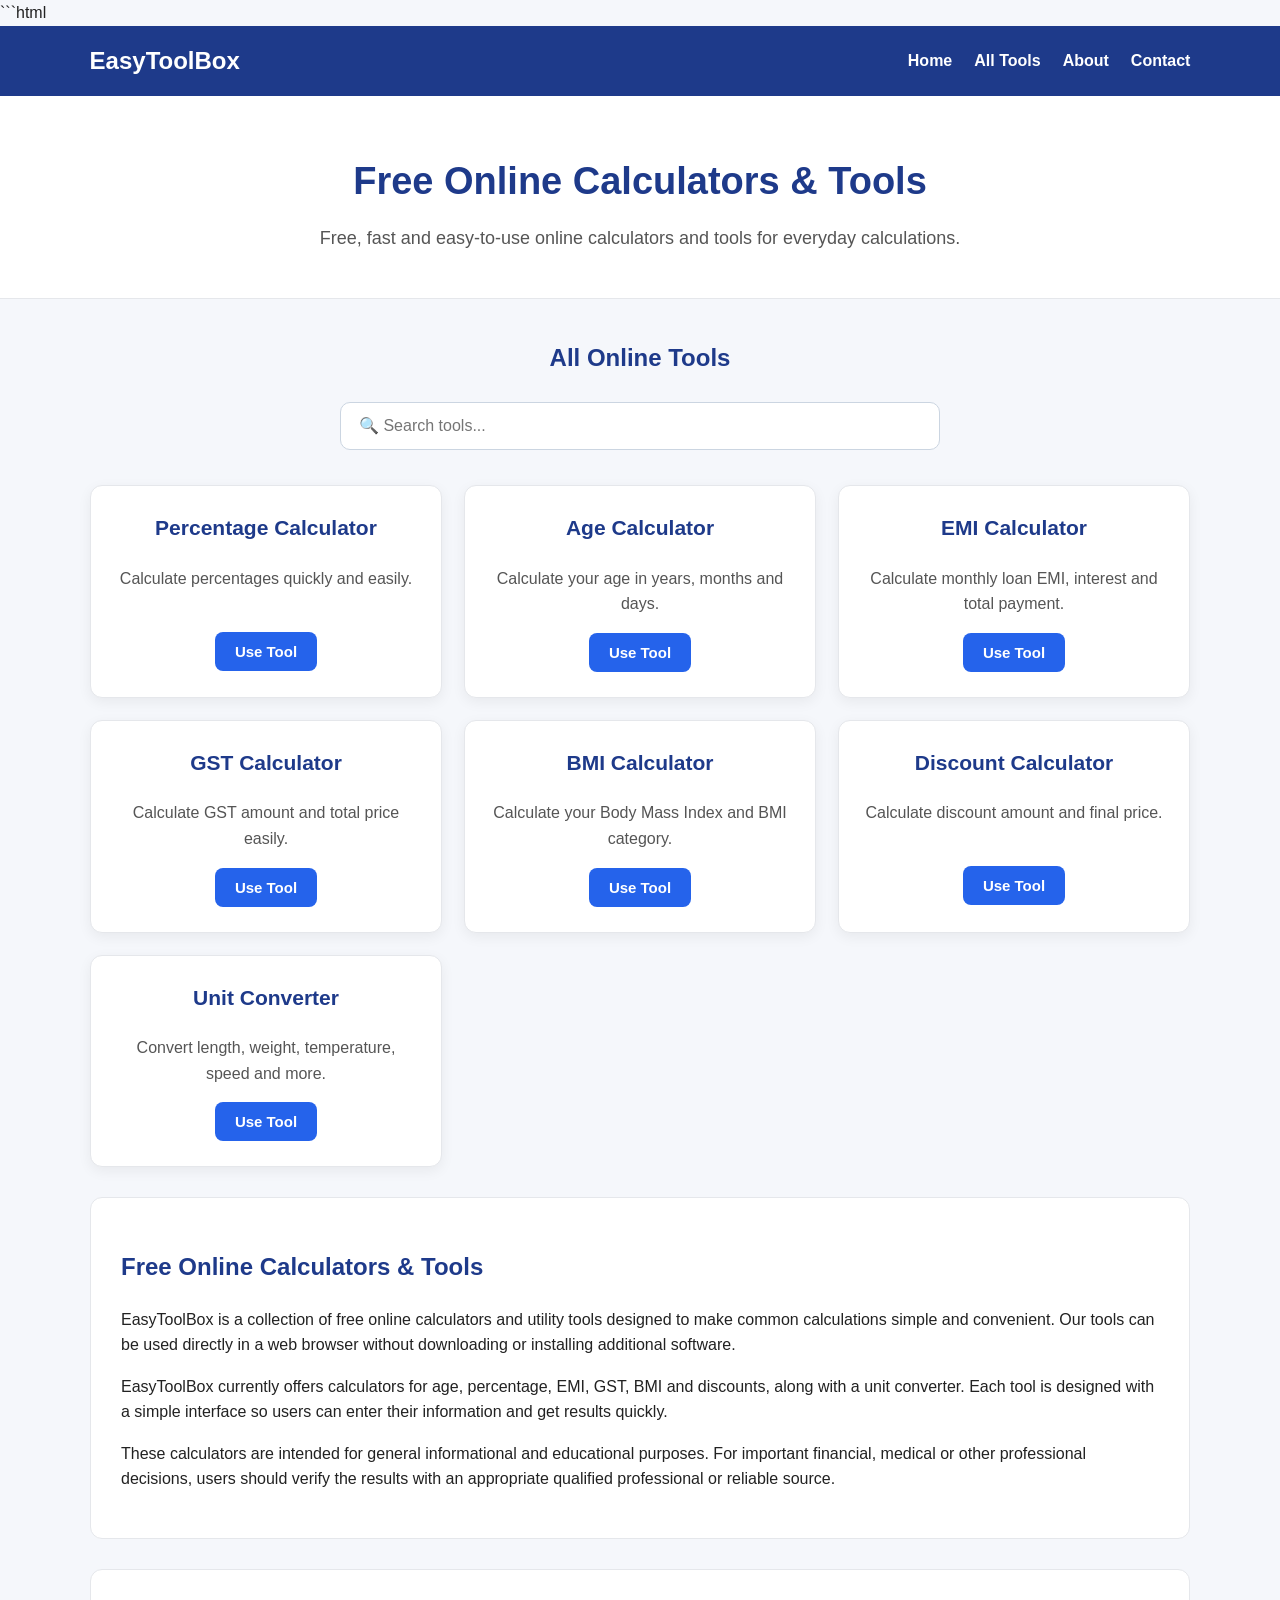
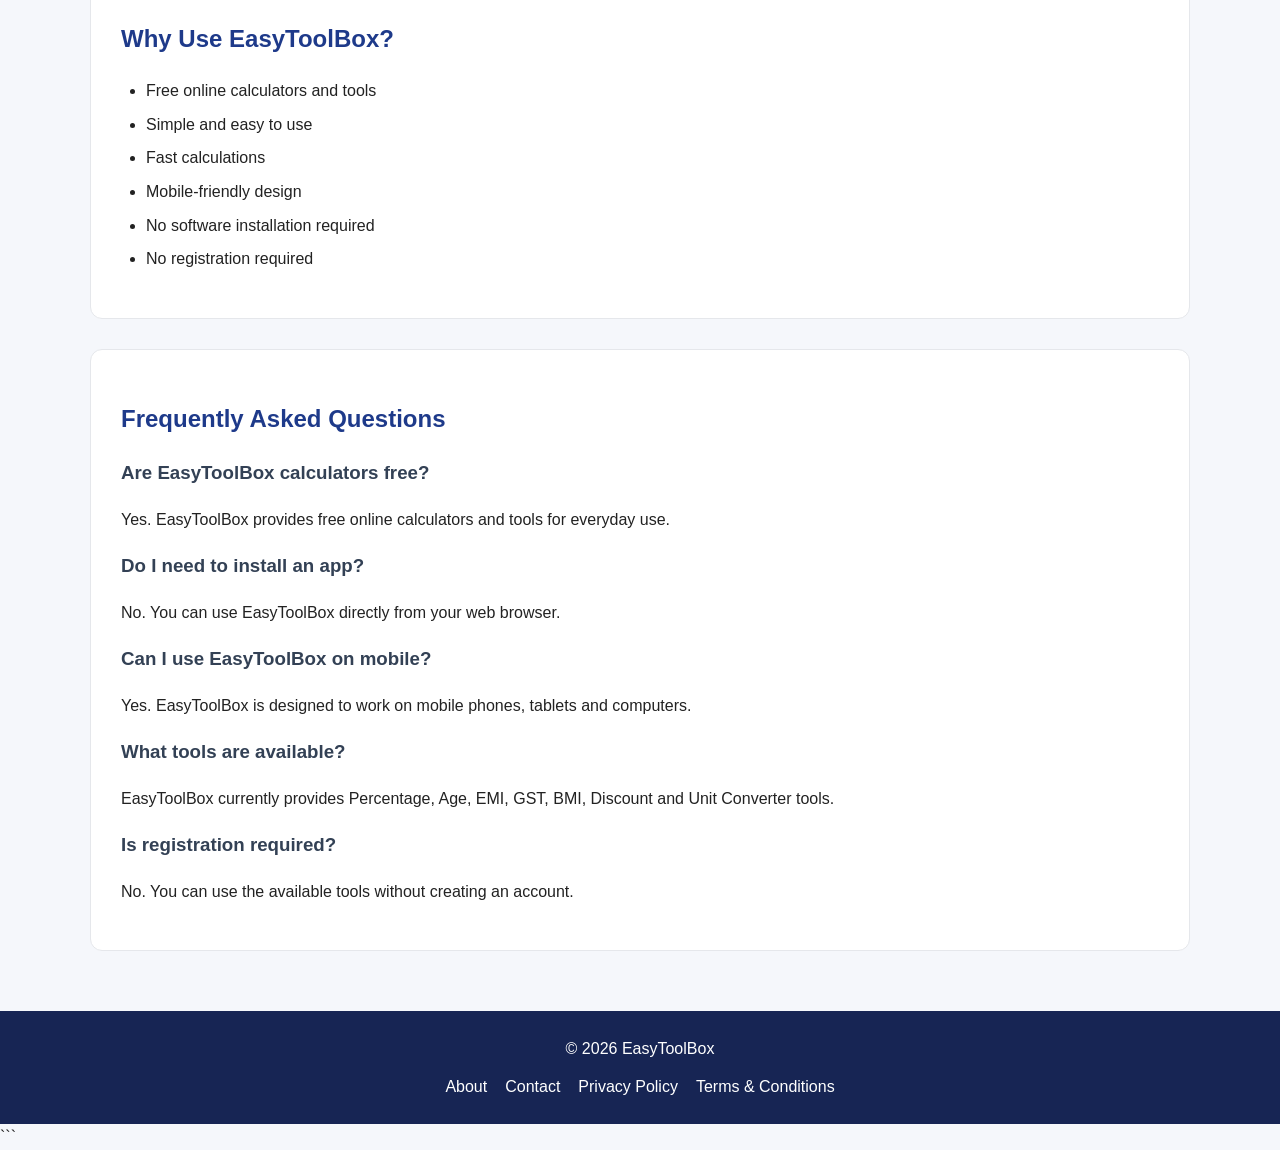
==== commit 6b8423bd: "Update index.html" ====
--- a/index.html
+++ b/index.html
@@ -8,9 +8,7 @@
 
     <title>EasyToolBox - Free Online Calculators & Tools</title>
 
-    <meta name="description" content="EasyToolBox offers free online calculators and useful online tools including Age, BMI, EMI, GST, Percentage, Discount and Unit Converter. Simple, fast and free to use.">
-
-    <meta name="keywords" content="online calculators, free online tools, age calculator, BMI calculator, EMI calculator, GST calculator, percentage calculator, discount calculator, unit converter">
+    <meta name="description" content="EasyToolBox offers free online calculators and useful tools including Age, BMI, EMI, GST, Percentage, Discount and Unit Converter. Simple, fast and free to use.">
 
     <meta name="robots" content="index, follow">
 
@@ -20,6 +18,7 @@
 
     <!-- Google Analytics -->
     <script async src="https://www.googletagmanager.com/gtag/js?id=G-RJLNNYKJY7"></script>
+
     <script>
         window.dataLayer = window.dataLayer || [];
 
@@ -42,10 +41,15 @@
     </div>
 
     <div class="nav-links">
+
         <a href="index.html">Home</a>
+
         <a href="#tools">All Tools</a>
+
         <a href="about.html">About</a>
+
         <a href="contact.html">Contact</a>
+
     </div>
 
 </nav>
@@ -208,16 +212,24 @@
         <h2>Free Online Calculators & Tools</h2>
 
         <p>
-            EasyToolBox provides free and easy-to-use online calculators
-            and tools for everyday tasks. You can calculate age, EMI,
-            GST, BMI, percentage and discounts quickly without installing
-            any software.
-        </p>
-
-        <p>
-            Our tools are designed to be simple, fast and mobile-friendly,
-            making everyday calculations easier for students, professionals
-            and anyone who needs quick results.
+            EasyToolBox is a collection of free online calculators and
+            utility tools designed to make common calculations simple
+            and convenient. Our tools can be used directly in a web
+            browser without downloading or installing additional software.
+        </p>
+
+        <p>
+            EasyToolBox currently offers calculators for age, percentage,
+            EMI, GST, BMI and discounts, along with a unit converter.
+            Each tool is designed with a simple interface so users can
+            enter their information and get results quickly.
+        </p>
+
+        <p>
+            These calculators are intended for general informational and
+            educational purposes. For important financial, medical or
+            other professional decisions, users should verify the results
+            with an appropriate qualified professional or reliable source.
         </p>
 
     </section>
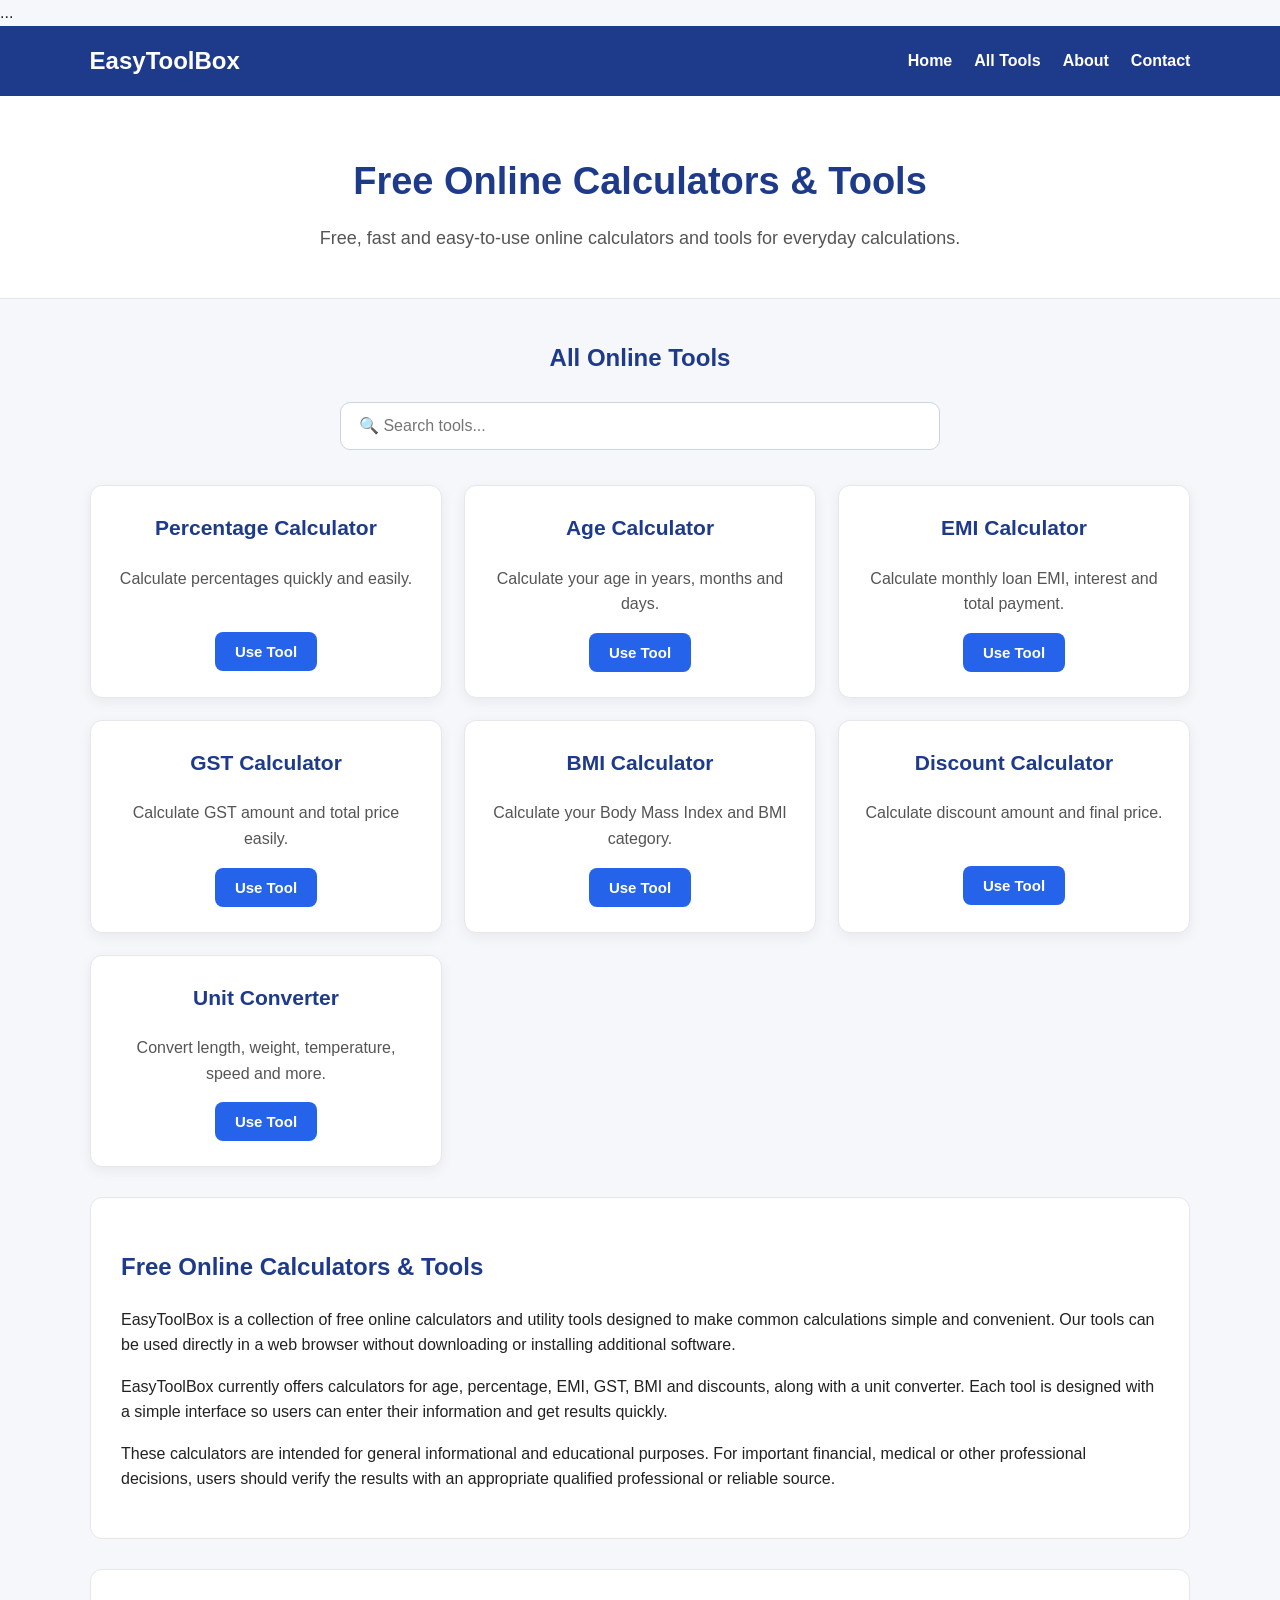
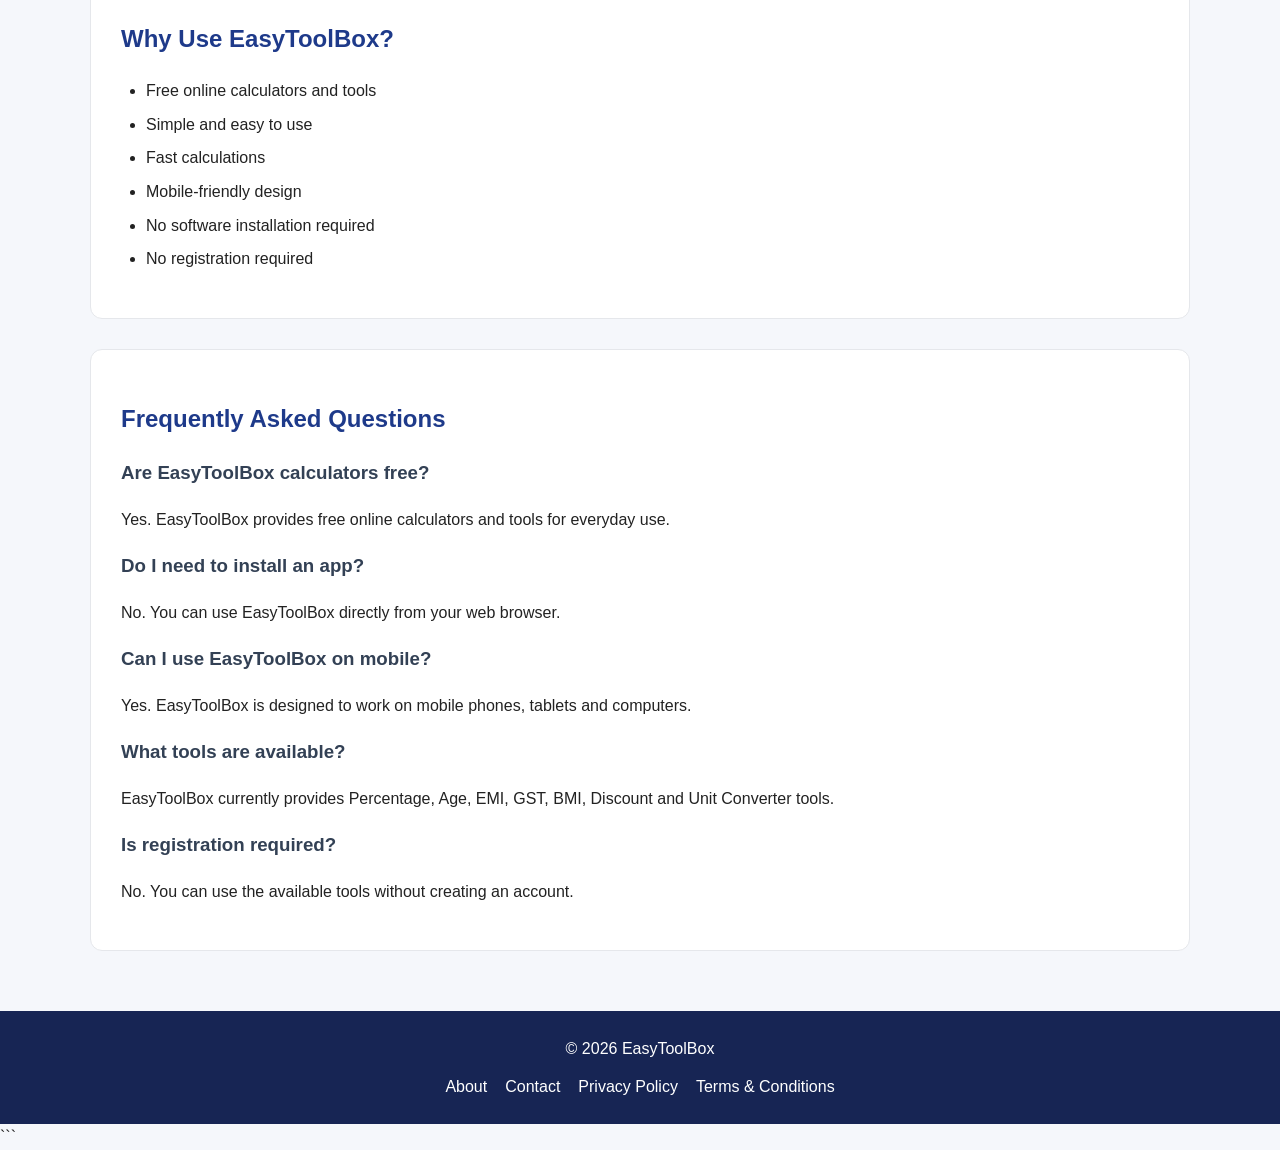
==== commit ada0c8a8: "Update index.html" ====
--- a/index.html
+++ b/index.html
@@ -1,8 +1,15 @@
-```html
+
 <!DOCTYPE html>
 <html lang="en">
-
 <head>
+    ...
+    
+    <!-- AdSense code yahan paste hoga -->
+
+</head>
+<head>
+    <script async src="https://pagead2.googlesyndication.com/pagead/js/adsbygoogle.js?client=ca-pub-3708216350144258"
+     crossorigin="anonymous"></script>
     <meta charset="UTF-8">
     <meta name="viewport" content="width=device-width, initial-scale=1.0">
 
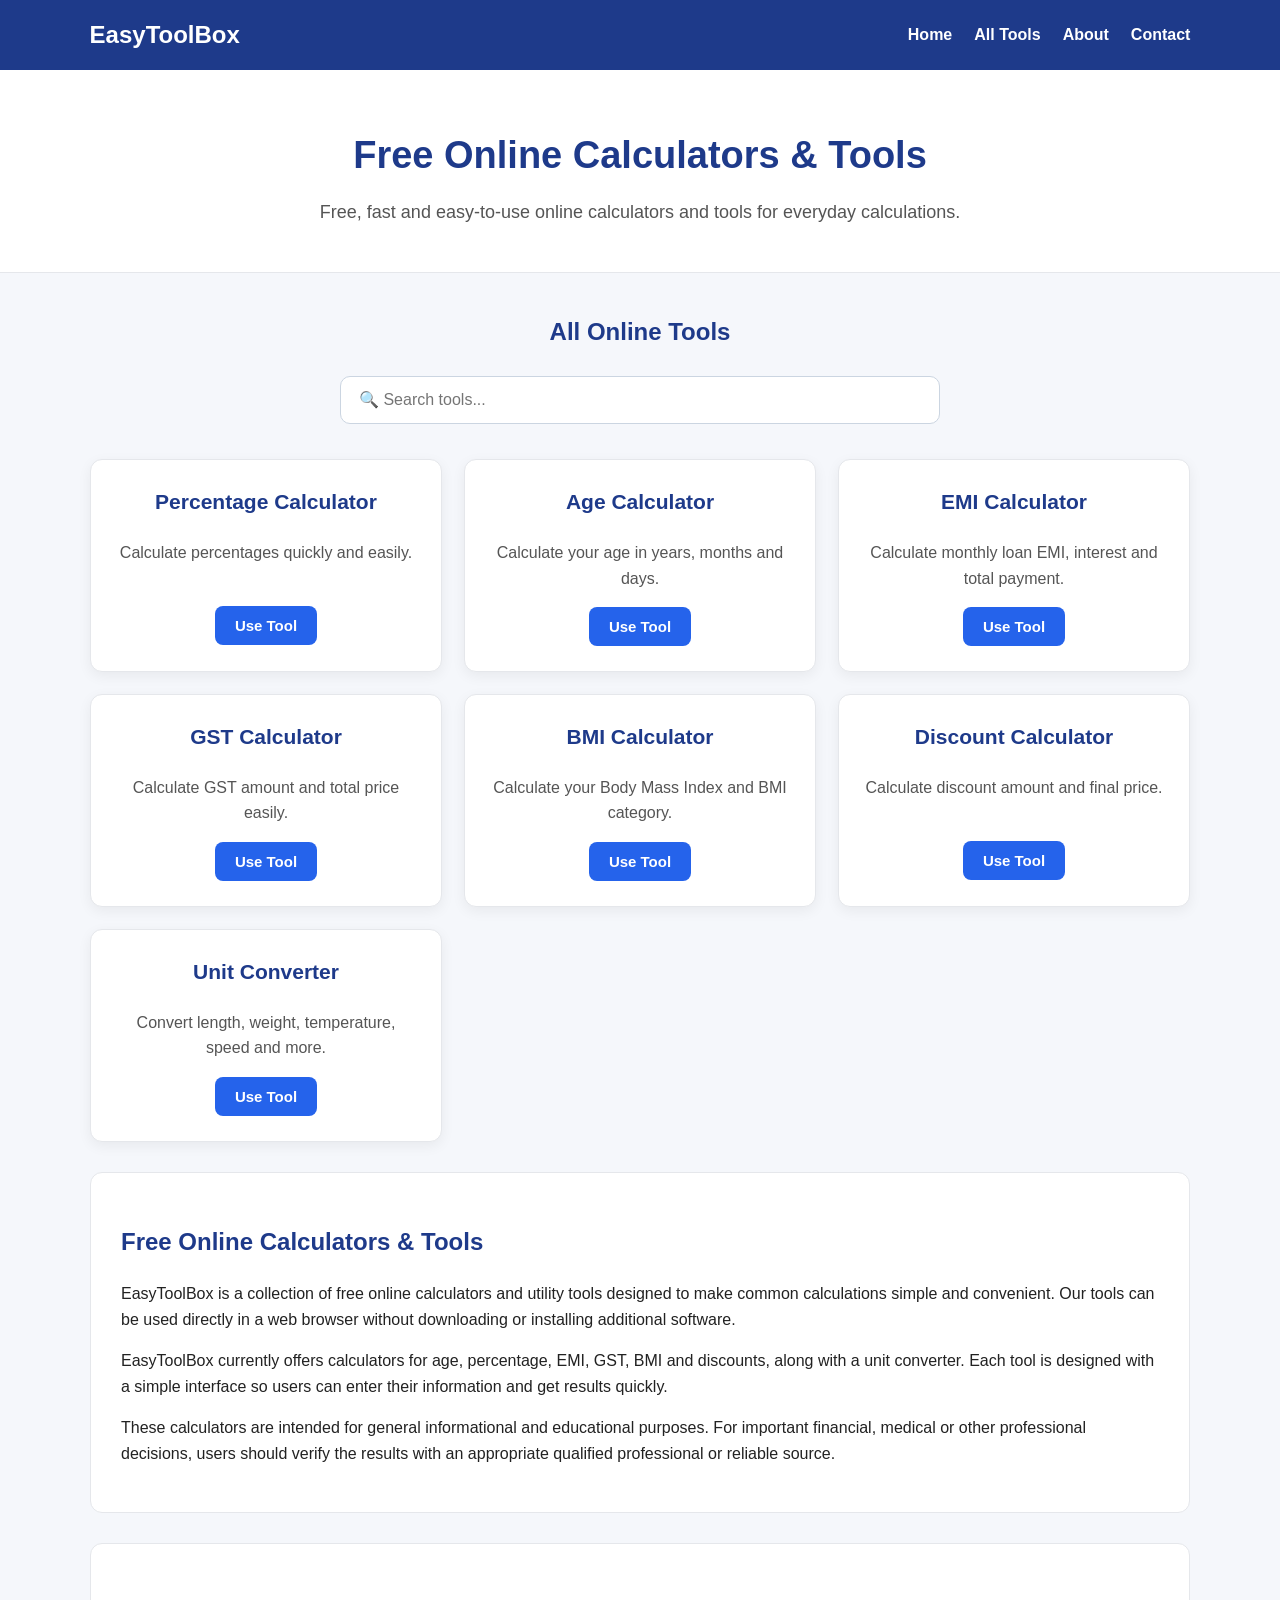
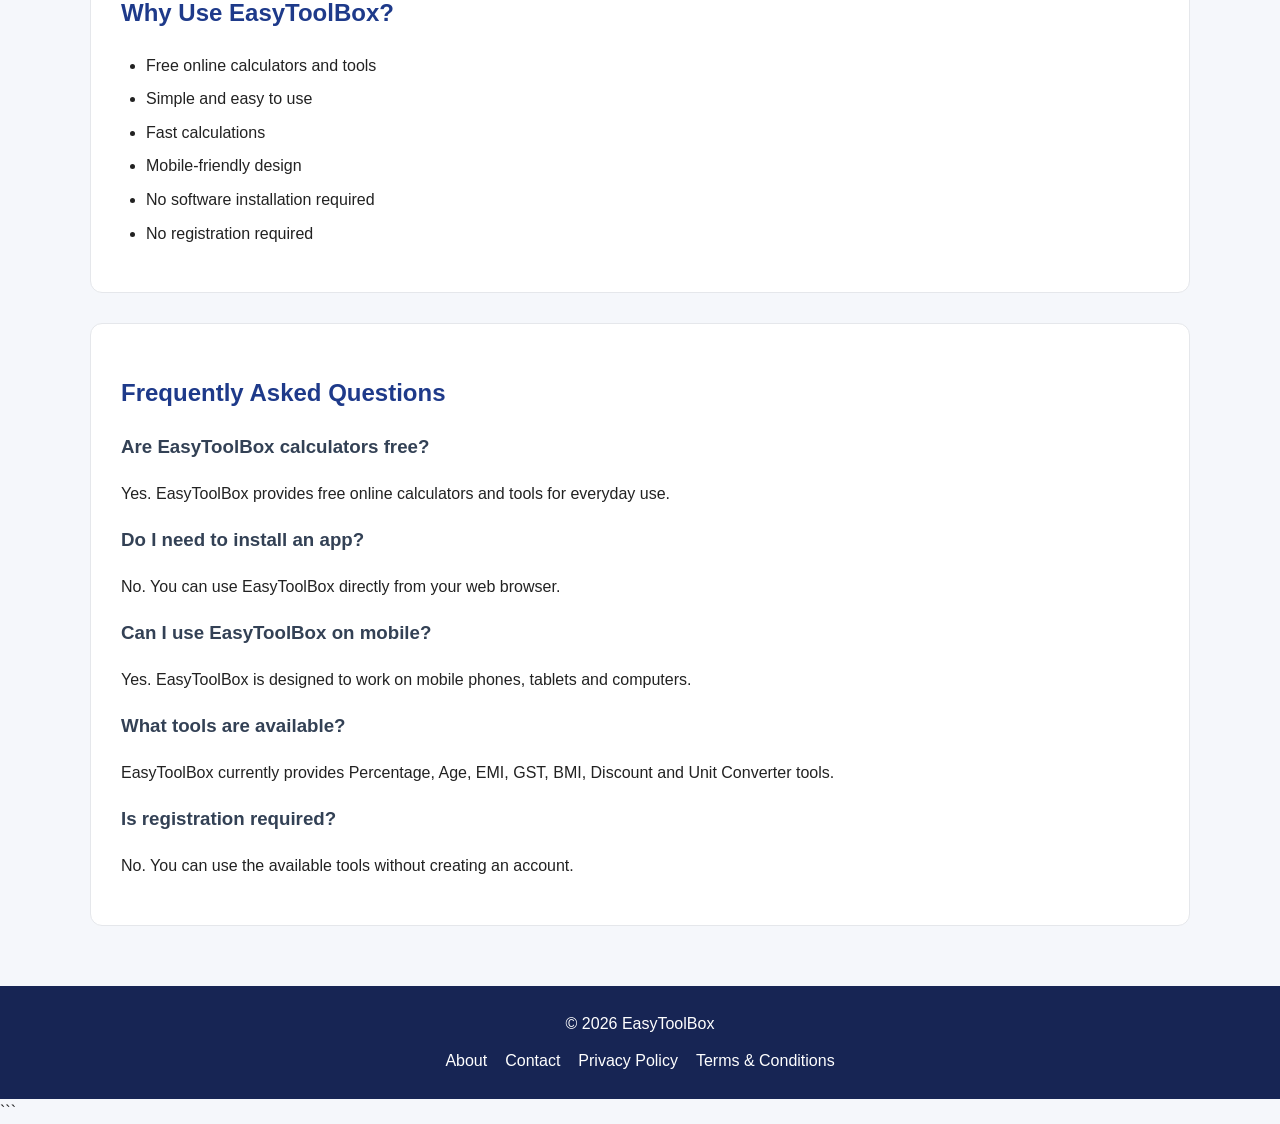
==== commit fac2d8e8: "Update index.html" ====
--- a/index.html
+++ b/index.html
@@ -1,21 +1,20 @@
 
 <!DOCTYPE html>
 <html lang="en">
+
 <head>
-    ...
-    
-    <!-- AdSense code yahan paste hoga -->
-
-</head>
-<head>
+
+    <!-- Google AdSense -->
     <script async src="https://pagead2.googlesyndication.com/pagead/js/adsbygoogle.js?client=ca-pub-3708216350144258"
-     crossorigin="anonymous"></script>
+        crossorigin="anonymous"></script>
+
     <meta charset="UTF-8">
     <meta name="viewport" content="width=device-width, initial-scale=1.0">
 
     <title>EasyToolBox - Free Online Calculators & Tools</title>
 
-    <meta name="description" content="EasyToolBox offers free online calculators and useful tools including Age, BMI, EMI, GST, Percentage, Discount and Unit Converter. Simple, fast and free to use.">
+    <meta name="description"
+        content="EasyToolBox offers free online calculators and useful tools including Age, BMI, EMI, GST, Percentage, Discount and Unit Converter. Simple, fast and free to use.">
 
     <meta name="robots" content="index, follow">
 
@@ -41,301 +40,301 @@
 
 <body>
 
-<nav class="navbar">
-
-    <div class="nav-logo">
-        EasyToolBox
-    </div>
-
-    <div class="nav-links">
-
-        <a href="index.html">Home</a>
-
-        <a href="#tools">All Tools</a>
-
-        <a href="about.html">About</a>
-
-        <a href="contact.html">Contact</a>
-
-    </div>
-
-</nav>
-
-
-<header>
-
-    <h1>Free Online Calculators & Tools</h1>
-
-    <p>
-        Free, fast and easy-to-use online calculators and tools
-        for everyday calculations.
-    </p>
-
-</header>
-
-
-<main class="container">
-
-    <h2>All Online Tools</h2>
-
-    <input
-        type="text"
-        id="searchBox"
-        placeholder="🔍 Search tools..."
-        onkeyup="searchTools()"
-        aria-label="Search online tools"
-    >
-
-
-    <div class="tools" id="tools">
-
-
-        <!-- Percentage Calculator -->
-
-        <div class="tool-card">
-
-            <h3>Percentage Calculator</h3>
-
-            <p>
-                Calculate percentages quickly and easily.
-            </p>
-
-            <a href="percentage-calculator.html">
-                <button>Use Tool</button>
-            </a>
-
+    <nav class="navbar">
+
+        <div class="nav-logo">
+            EasyToolBox
         </div>
 
-
-        <!-- Age Calculator -->
-
-        <div class="tool-card">
-
-            <h3>Age Calculator</h3>
-
-            <p>
-                Calculate your age in years, months and days.
-            </p>
-
-            <a href="age-calculator.html">
-                <button>Use Tool</button>
-            </a>
+        <div class="nav-links">
+
+            <a href="index.html">Home</a>
+
+            <a href="#tools">All Tools</a>
+
+            <a href="about.html">About</a>
+
+            <a href="contact.html">Contact</a>
 
         </div>
 
-
-        <!-- EMI Calculator -->
-
-        <div class="tool-card">
-
-            <h3>EMI Calculator</h3>
-
-            <p>
-                Calculate monthly loan EMI, interest and total payment.
-            </p>
-
-            <a href="emi-calculator.html">
-                <button>Use Tool</button>
-            </a>
+    </nav>
+
+
+    <header>
+
+        <h1>Free Online Calculators & Tools</h1>
+
+        <p>
+            Free, fast and easy-to-use online calculators and tools
+            for everyday calculations.
+        </p>
+
+    </header>
+
+
+    <main class="container">
+
+        <h2>All Online Tools</h2>
+
+        <input
+            type="text"
+            id="searchBox"
+            placeholder="🔍 Search tools..."
+            onkeyup="searchTools()"
+            aria-label="Search online tools"
+        >
+
+
+        <div class="tools" id="tools">
+
+
+            <!-- Percentage Calculator -->
+
+            <div class="tool-card">
+
+                <h3>Percentage Calculator</h3>
+
+                <p>
+                    Calculate percentages quickly and easily.
+                </p>
+
+                <a href="percentage-calculator.html">
+                    <button>Use Tool</button>
+                </a>
+
+            </div>
+
+
+            <!-- Age Calculator -->
+
+            <div class="tool-card">
+
+                <h3>Age Calculator</h3>
+
+                <p>
+                    Calculate your age in years, months and days.
+                </p>
+
+                <a href="age-calculator.html">
+                    <button>Use Tool</button>
+                </a>
+
+            </div>
+
+
+            <!-- EMI Calculator -->
+
+            <div class="tool-card">
+
+                <h3>EMI Calculator</h3>
+
+                <p>
+                    Calculate monthly loan EMI, interest and total payment.
+                </p>
+
+                <a href="emi-calculator.html">
+                    <button>Use Tool</button>
+                </a>
+
+            </div>
+
+
+            <!-- GST Calculator -->
+
+            <div class="tool-card">
+
+                <h3>GST Calculator</h3>
+
+                <p>
+                    Calculate GST amount and total price easily.
+                </p>
+
+                <a href="gst-calculator.html">
+                    <button>Use Tool</button>
+                </a>
+
+            </div>
+
+
+            <!-- BMI Calculator -->
+
+            <div class="tool-card">
+
+                <h3>BMI Calculator</h3>
+
+                <p>
+                    Calculate your Body Mass Index and BMI category.
+                </p>
+
+                <a href="bmi-calculator.html">
+                    <button>Use Tool</button>
+                </a>
+
+            </div>
+
+
+            <!-- Discount Calculator -->
+
+            <div class="tool-card">
+
+                <h3>Discount Calculator</h3>
+
+                <p>
+                    Calculate discount amount and final price.
+                </p>
+
+                <a href="discount-calculator.html">
+                    <button>Use Tool</button>
+                </a>
+
+            </div>
+
+
+            <!-- Unit Converter -->
+
+            <div class="tool-card">
+
+                <h3>Unit Converter</h3>
+
+                <p>
+                    Convert length, weight, temperature, speed and more.
+                </p>
+
+                <a href="unit-converter.html">
+                    <button>Use Tool</button>
+                </a>
+
+            </div>
+
 
         </div>
 
 
-        <!-- GST Calculator -->
-
-        <div class="tool-card">
-
-            <h3>GST Calculator</h3>
-
-            <p>
-                Calculate GST amount and total price easily.
-            </p>
-
-            <a href="gst-calculator.html">
-                <button>Use Tool</button>
-            </a>
+        <!-- About Tools Section -->
+
+        <section class="content-section">
+
+            <h2>Free Online Calculators & Tools</h2>
+
+            <p>
+                EasyToolBox is a collection of free online calculators and
+                utility tools designed to make common calculations simple
+                and convenient. Our tools can be used directly in a web
+                browser without downloading or installing additional software.
+            </p>
+
+            <p>
+                EasyToolBox currently offers calculators for age, percentage,
+                EMI, GST, BMI and discounts, along with a unit converter.
+                Each tool is designed with a simple interface so users can
+                enter their information and get results quickly.
+            </p>
+
+            <p>
+                These calculators are intended for general informational and
+                educational purposes. For important financial, medical or
+                other professional decisions, users should verify the results
+                with an appropriate qualified professional or reliable source.
+            </p>
+
+        </section>
+
+
+        <!-- Why EasyToolBox -->
+
+        <section class="content-section">
+
+            <h2>Why Use EasyToolBox?</h2>
+
+            <ul>
+
+                <li>Free online calculators and tools</li>
+
+                <li>Simple and easy to use</li>
+
+                <li>Fast calculations</li>
+
+                <li>Mobile-friendly design</li>
+
+                <li>No software installation required</li>
+
+                <li>No registration required</li>
+
+            </ul>
+
+        </section>
+
+
+        <!-- FAQ -->
+
+        <section class="content-section">
+
+            <h2>Frequently Asked Questions</h2>
+
+
+            <h3>Are EasyToolBox calculators free?</h3>
+
+            <p>
+                Yes. EasyToolBox provides free online calculators and tools
+                for everyday use.
+            </p>
+
+
+            <h3>Do I need to install an app?</h3>
+
+            <p>
+                No. You can use EasyToolBox directly from your web browser.
+            </p>
+
+
+            <h3>Can I use EasyToolBox on mobile?</h3>
+
+            <p>
+                Yes. EasyToolBox is designed to work on mobile phones,
+                tablets and computers.
+            </p>
+
+
+            <h3>What tools are available?</h3>
+
+            <p>
+                EasyToolBox currently provides Percentage, Age, EMI, GST,
+                BMI, Discount and Unit Converter tools.
+            </p>
+
+
+            <h3>Is registration required?</h3>
+
+            <p>
+                No. You can use the available tools without creating an account.
+            </p>
+
+        </section>
+
+    </main>
+
+
+    <footer>
+
+        <p>© 2026 EasyToolBox</p>
+
+        <div class="footer-links">
+
+            <a href="about.html">About</a>
+
+            <a href="contact.html">Contact</a>
+
+            <a href="privacy.html">Privacy Policy</a>
+
+            <a href="terms.html">Terms & Conditions</a>
 
         </div>
 
-
-        <!-- BMI Calculator -->
-
-        <div class="tool-card">
-
-            <h3>BMI Calculator</h3>
-
-            <p>
-                Calculate your Body Mass Index and BMI category.
-            </p>
-
-            <a href="bmi-calculator.html">
-                <button>Use Tool</button>
-            </a>
-
-        </div>
-
-
-        <!-- Discount Calculator -->
-
-        <div class="tool-card">
-
-            <h3>Discount Calculator</h3>
-
-            <p>
-                Calculate discount amount and final price.
-            </p>
-
-            <a href="discount-calculator.html">
-                <button>Use Tool</button>
-            </a>
-
-        </div>
-
-
-        <!-- Unit Converter -->
-
-        <div class="tool-card">
-
-            <h3>Unit Converter</h3>
-
-            <p>
-                Convert length, weight, temperature, speed and more.
-            </p>
-
-            <a href="unit-converter.html">
-                <button>Use Tool</button>
-            </a>
-
-        </div>
-
-
-    </div>
-
-
-    <!-- About Tools Section -->
-
-    <section class="content-section">
-
-        <h2>Free Online Calculators & Tools</h2>
-
-        <p>
-            EasyToolBox is a collection of free online calculators and
-            utility tools designed to make common calculations simple
-            and convenient. Our tools can be used directly in a web
-            browser without downloading or installing additional software.
-        </p>
-
-        <p>
-            EasyToolBox currently offers calculators for age, percentage,
-            EMI, GST, BMI and discounts, along with a unit converter.
-            Each tool is designed with a simple interface so users can
-            enter their information and get results quickly.
-        </p>
-
-        <p>
-            These calculators are intended for general informational and
-            educational purposes. For important financial, medical or
-            other professional decisions, users should verify the results
-            with an appropriate qualified professional or reliable source.
-        </p>
-
-    </section>
-
-
-    <!-- Why EasyToolBox -->
-
-    <section class="content-section">
-
-        <h2>Why Use EasyToolBox?</h2>
-
-        <ul>
-
-            <li>Free online calculators and tools</li>
-
-            <li>Simple and easy to use</li>
-
-            <li>Fast calculations</li>
-
-            <li>Mobile-friendly design</li>
-
-            <li>No software installation required</li>
-
-            <li>No registration required</li>
-
-        </ul>
-
-    </section>
-
-
-    <!-- FAQ -->
-
-    <section class="content-section">
-
-        <h2>Frequently Asked Questions</h2>
-
-
-        <h3>Are EasyToolBox calculators free?</h3>
-
-        <p>
-            Yes. EasyToolBox provides free online calculators and tools
-            for everyday use.
-        </p>
-
-
-        <h3>Do I need to install an app?</h3>
-
-        <p>
-            No. You can use EasyToolBox directly from your web browser.
-        </p>
-
-
-        <h3>Can I use EasyToolBox on mobile?</h3>
-
-        <p>
-            Yes. EasyToolBox is designed to work on mobile phones,
-            tablets and computers.
-        </p>
-
-
-        <h3>What tools are available?</h3>
-
-        <p>
-            EasyToolBox currently provides Percentage, Age, EMI, GST,
-            BMI, Discount and Unit Converter tools.
-        </p>
-
-
-        <h3>Is registration required?</h3>
-
-        <p>
-            No. You can use the available tools without creating an account.
-        </p>
-
-    </section>
-
-</main>
-
-
-<footer>
-
-    <p>© 2026 EasyToolBox</p>
-
-    <div class="footer-links">
-
-        <a href="about.html">About</a>
-
-        <a href="contact.html">Contact</a>
-
-        <a href="privacy.html">Privacy Policy</a>
-
-        <a href="terms.html">Terms & Conditions</a>
-
-    </div>
-
-</footer>
-
-
-<script src="script.js"></script>
+    </footer>
+
+
+    <script src="script.js"></script>
 
 </body>
 
